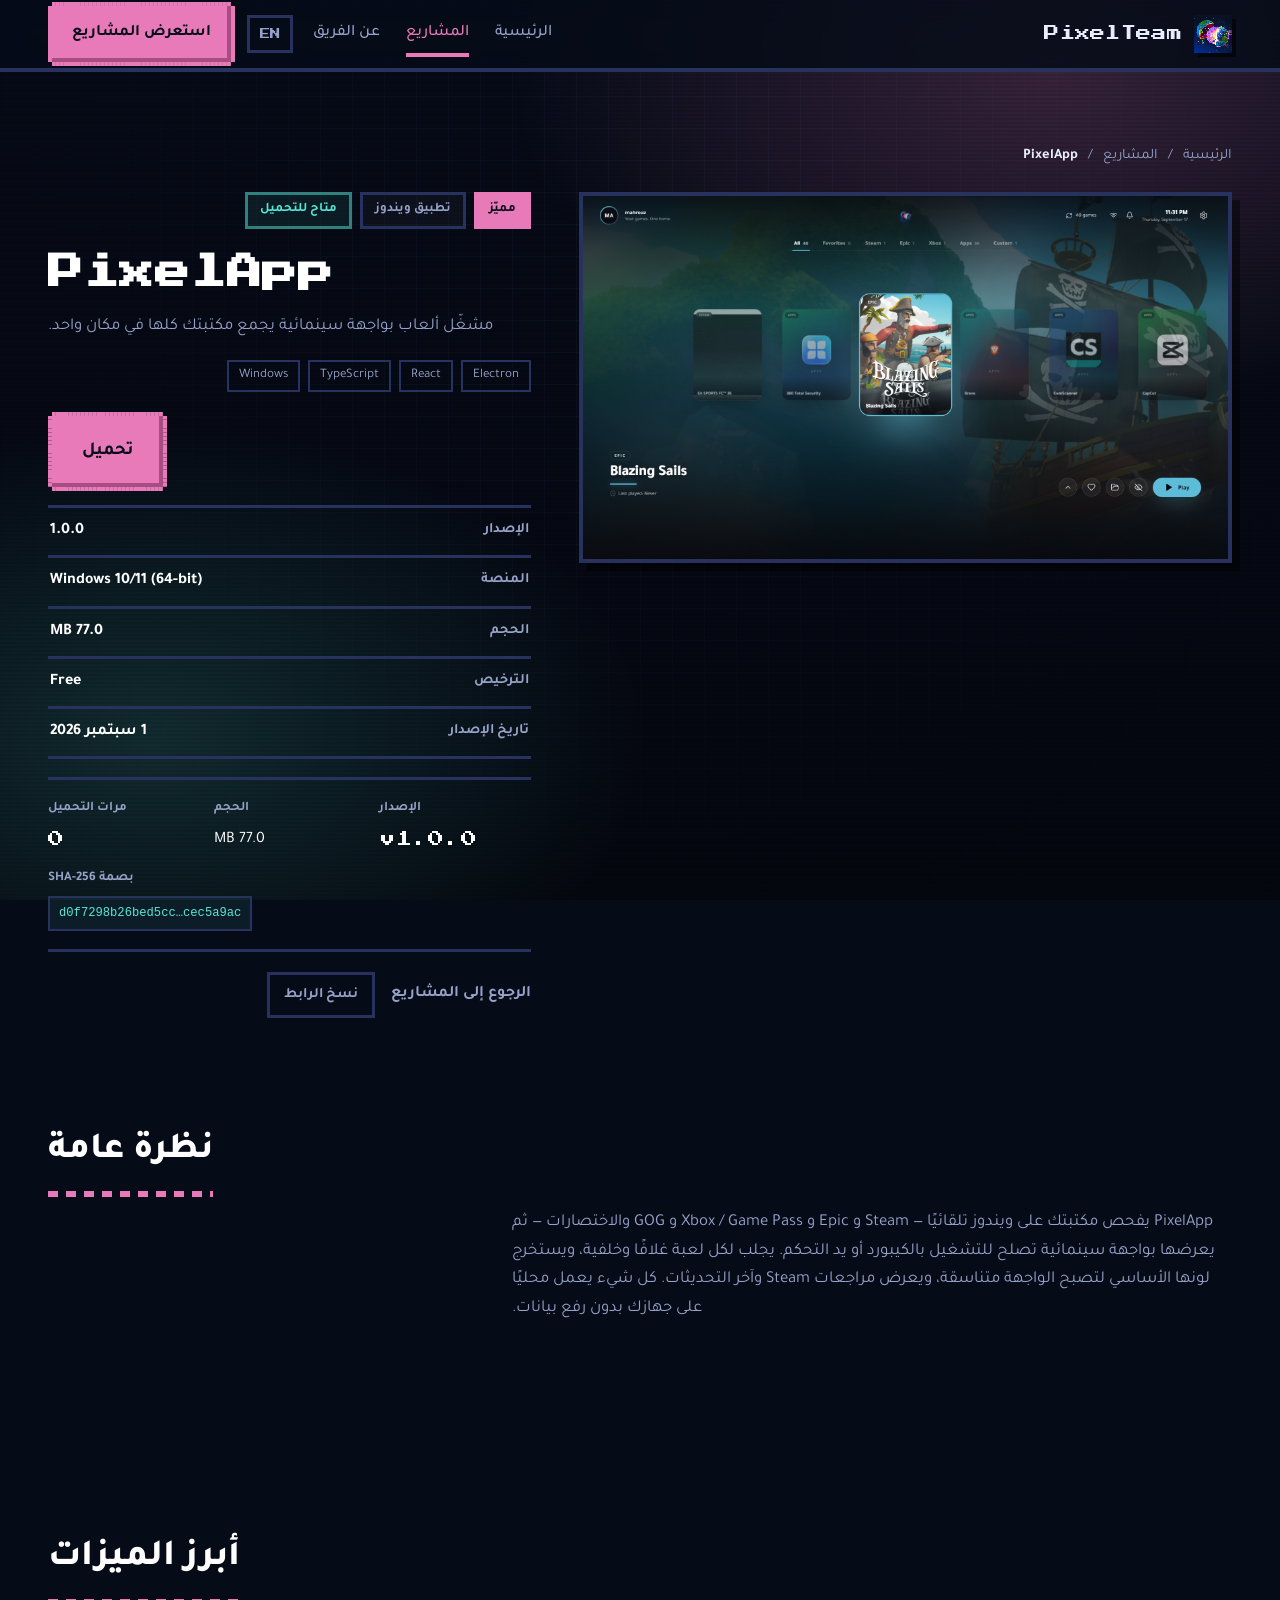
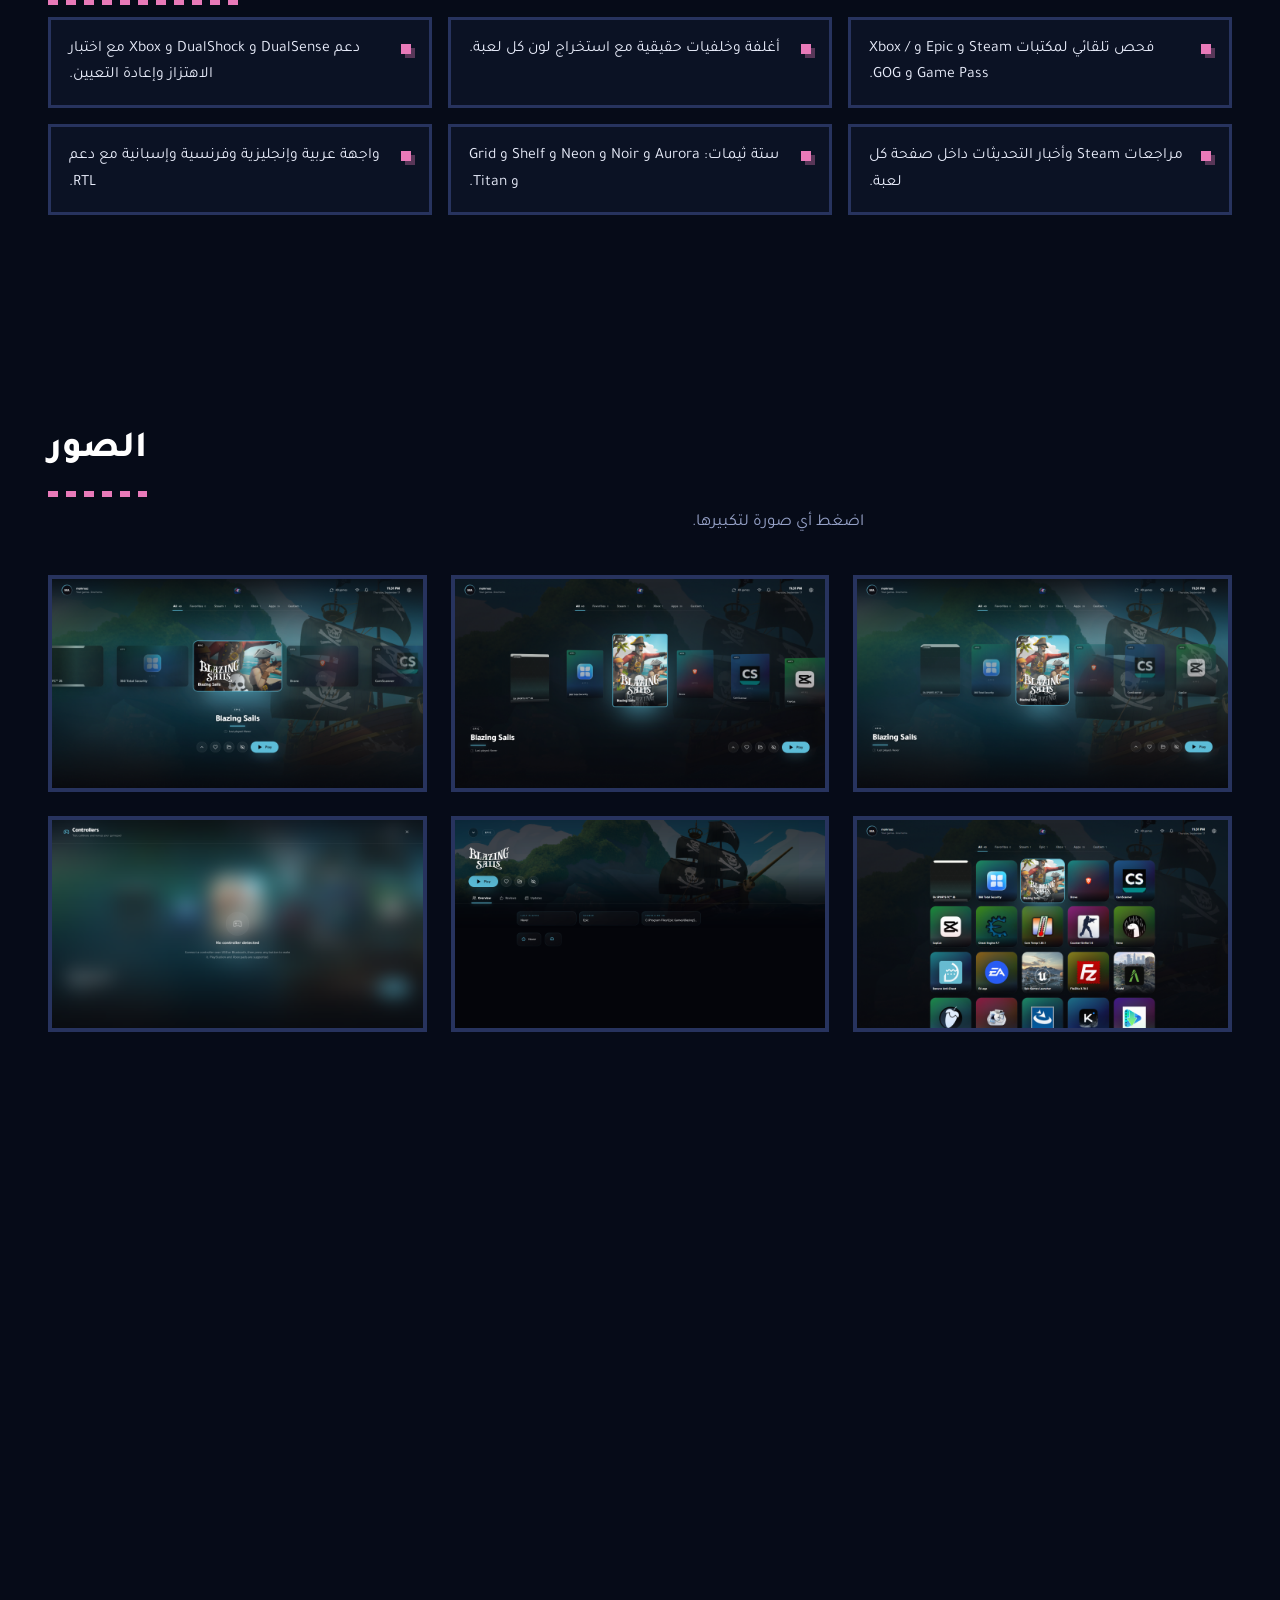
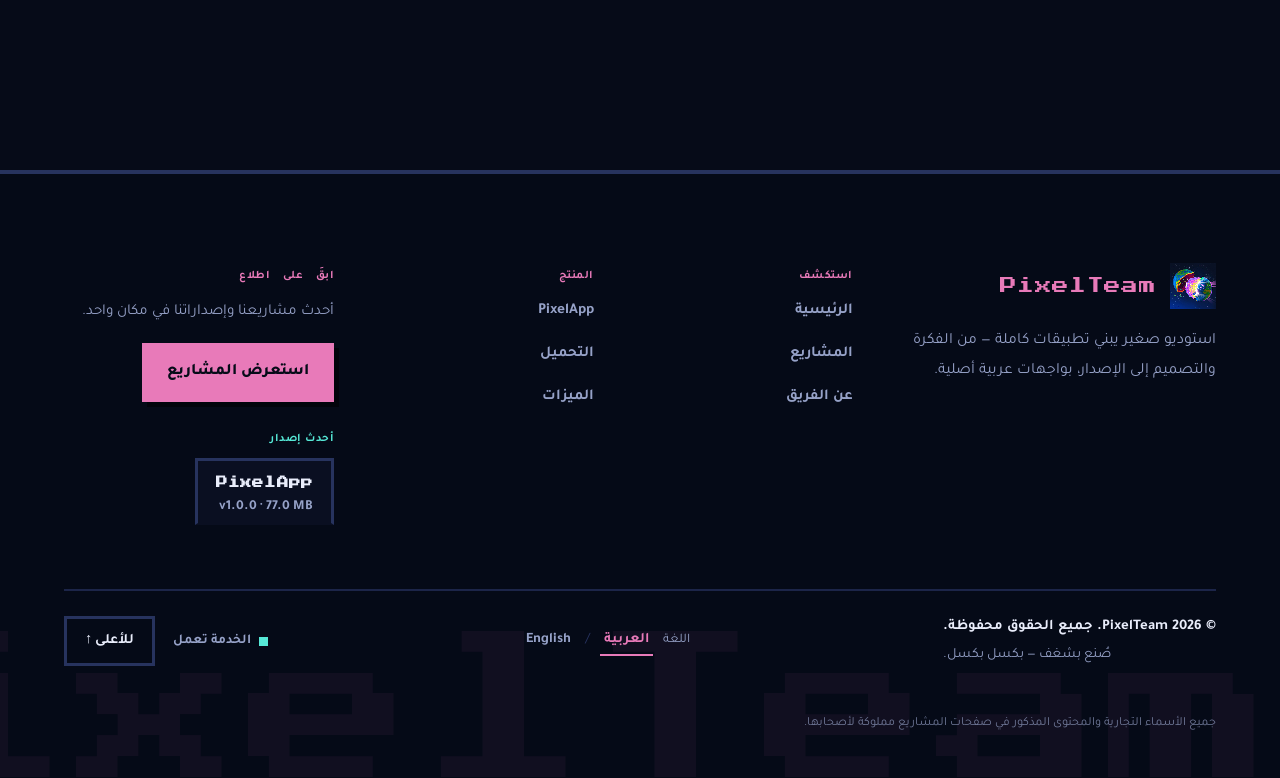
==== projects/pixelapp/index.html @ 176a3e9e "PixelTeam website - PixelApp download site (static port of E:\مشروه)" ====
<!doctype html>
<html lang="ar" dir="rtl">
  <head>
    <meta charset="utf-8" />
    <meta name="viewport" content="width=device-width, initial-scale=1" />
    <meta
      http-equiv="Content-Security-Policy"
      content="default-src 'self'; img-src 'self' data:; style-src 'self' 'unsafe-inline'; font-src 'self'; script-src 'self'; connect-src 'self'; base-uri 'none'; form-action 'none'"
    />
    <title>PixelApp - مشغّل ألعاب بواجهة سينمائية يجمع مكتبتك كلها في مكان واحد. | PixelTeam</title>
    <meta name="description" content="PixelApp يفحص مكتبتك على ويندوز تلقائيًا — Steam و Epic و Xbox / Game Pass و GOG والاختصارات — ثم يعرضها بواجهة سينمائية تصلح للتشغيل بالكيبورد أو يد التحكم. يجلب لكل لعبة غلافًا و" />
    <meta name="theme-color" content="#0b1224" />
    <meta name="author" content="PixelTeam" />
    <meta property="og:type" content="article" />
    <meta property="og:title" content="PixelApp - مشغّل ألعاب بواجهة سينمائية يجمع مكتبتك كلها في مكان واحد. | PixelTeam" />
    <meta property="og:description" content="PixelApp يفحص مكتبتك على ويندوز تلقائيًا — Steam و Epic و Xbox / Game Pass و GOG والاختصارات — ثم يعرضها بواجهة سينمائية تصلح للتشغيل بالكيبورد أو يد التحكم. يجلب لكل لعبة غلافًا و" />
    <meta property="og:image" content="/img/app/theme-aurora.png" />
    <link rel="icon" href="/img/favicon.png" />
    <link rel="apple-touch-icon" href="/img/logo.png" />
    <link rel="stylesheet" href="/vendor/nes.css" />
    <link rel="stylesheet" href="/css/style.css" />
  </head>
  <body data-page="project" data-project="pixelapp">
    <a class="skip-link" href="#projectRoot" data-i18n="nav.skip">تخطَّ إلى المحتوى</a>
    <div class="bg-layer" aria-hidden="true"></div>
    <div class="bg-grid" aria-hidden="true"></div>

    <header class="nav" id="siteNav">
      <a class="brand" href="/">
        <img src="/img/logo.png" alt="PixelTeam" class="brand__mark" />
        <span class="brand__name pixel">PixelTeam</span>
      </a>
      <nav class="nav__links" id="navLinks">
        <a href="/" data-nav="home" data-i18n="nav.home">الرئيسية</a>
        <a href="/projects" class="is-active" data-nav="projects" aria-current="page" data-i18n="nav.projects">المشاريع</a>
        <a href="/#about" data-nav="about" data-i18n="nav.about">عن الفريق</a>
        <a href="/projects" class="nav__links__cta" data-i18n="nav.cta">استعرض المشاريع</a>
      </nav>
      <div class="nav__actions">
        <button type="button" class="lang-toggle pixel" id="langToggle" aria-label="Switch language">EN</button>
        <a class="nes-btn is-primary nav__cta" href="/projects" data-i18n="nav.cta">استعرض المشاريع</a>
        <button
          type="button"
          class="nav__toggle pixel"
          id="navToggle"
          aria-expanded="false"
          data-i18n-aria="nav.menu"
        >
          ☰
        </button>
      </div>
    </header>

    <main id="projectRoot">
      <section class="page-head page-head--project" id="projectHead" hidden>
        <nav class="breadcrumb" aria-label="breadcrumb">
          <a href="/" data-i18n="nav.home">الرئيسية</a>
          <span>/</span>
          <a href="/projects" data-i18n="nav.projects">المشاريع</a>
          <span>/</span>
          <span class="is-current" id="crumbName">—</span>
        </nav>

        <div class="project-hero">
          <div class="project-hero__media">
            <img id="projectCover" src="/img/og.png" alt="" />
          </div>

          <div class="project-hero__info">
            <div class="pills">
              <span class="pill pill--featured" id="projectFeatured" hidden data-i18n="project.featured">مميّز</span>
              <span class="pill pill--category" id="projectCategory">—</span>
              <span class="pill pill--status" id="projectStatus">—</span>
            </div>
            <h1 class="project-hero__title pixel" id="projectName">—</h1>
            <p class="project-hero__tagline" id="projectTagline"></p>
            <ul class="tags" id="projectTags"></ul>

            <a class="nes-btn is-primary btn-lg project-hero__download" id="projectDownloadBtn" href="#" hidden>
              <span data-i18n="project.download">تحميل</span>
            </a>
            <p class="project-hero__soon" id="projectSoon" hidden data-i18n="project.soon">
              قيد التطوير — سيكون متاحًا للتحميل قريبًا.
            </p>

            <dl class="specs" id="projectSpecs"></dl>

            <div class="download-meta" id="projectDownloadMeta" hidden>
              <div><dt data-i18n="download.version">الإصدار</dt><dd class="pixel" id="metaVersion">—</dd></div>
              <div><dt data-i18n="download.size">الحجم</dt><dd id="metaSize">—</dd></div>
              <div><dt data-i18n="download.downloads">مرات التحميل</dt><dd class="pixel" id="metaDownloads">0</dd></div>
              <div class="download-meta__hash">
                <dt data-i18n="download.sha">بصمة SHA-256</dt>
                <dd><code id="metaHash">—</code></dd>
              </div>
            </div>

            <div class="project-actions">
              <a class="back-link" href="/projects">
                <span data-i18n="project.back">الرجوع إلى المشاريع</span>
              </a>
              <button type="button" class="share-btn" id="projectShare" data-i18n="project.share">نسخ الرابط</button>
            </div>
          </div>
        </div>
      </section>

      <section class="section" id="projectOverview" hidden>
        <h2 class="section__title" data-i18n="project.overview">نظرة عامة</h2>
        <p class="project-text" id="projectDescription"></p>
      </section>

      <section class="section" id="projectFeatures" hidden>
        <h2 class="section__title" data-i18n="project.features">أبرز الميزات</h2>
        <ul class="feature-list" id="projectHighlights"></ul>
      </section>

      <section class="section" id="projectGallerySection" hidden>
        <h2 class="section__title" data-i18n="project.gallery">الصور</h2>
        <p class="section__lead" data-i18n="project.galleryLead">اضغط أي صورة لتكبيرها.</p>
        <div class="gallery" id="projectGallery"></div>
      </section>

      <section class="section" id="projectRequirementsSection" hidden>
        <h2 class="section__title" data-i18n="project.requirements">المتطلبات</h2>
        <ul class="req req--stack" id="projectRequirements"></ul>
      </section>

      <section class="section" id="projectOthersSection" hidden>
        <h2 class="section__title" data-i18n="project.others">مشاريع أخرى</h2>
        <div class="projects-grid" id="projectOthers"></div>
      </section>

      <section class="section" id="projectError" hidden>
        <div class="nes-container is-dark empty-note">
          <p data-i18n="project.notFound">لم نجد هذا المشروع.</p>
          <a class="nes-btn is-primary" href="/projects" data-i18n="project.back">الرجوع إلى المشاريع</a>
        </div>
      </section>
    </main>

    <footer class="footer">
      <span class="footer__watermark pixel" aria-hidden="true">PixelTeam</span>
      <div class="footer__grid">
        <div class="footer__col footer__col--brand">
          <a class="footer__brand" href="/">
            <img src="/img/logo.png" alt="PixelTeam" class="footer__mark" />
            <span class="pixel">PixelTeam</span>
          </a>
          <p class="footer__about" data-i18n="footer.about">
            استوديو صغير يبني تطبيقات كاملة — من الفكرة والتصميم إلى الإصدار، بواجهات عربية أصلية.
          </p>
        </div>
        <nav class="footer__col" data-i18n-aria="footer.explore">
          <h3 class="footer__title pixel" data-i18n="footer.explore">استكشف</h3>
          <a href="/" data-i18n="nav.home">الرئيسية</a>
          <a href="/projects" data-i18n="nav.projects">المشاريع</a>
          <a href="/#about" data-i18n="nav.about">عن الفريق</a>
        </nav>
        <nav class="footer__col" data-i18n-aria="footer.product">
          <h3 class="footer__title pixel" data-i18n="footer.product">المنتج</h3>
          <a href="/projects/pixelapp" data-i18n="footer.pixelapp">PixelApp</a>
          <a href="/projects/pixelapp" data-i18n="footer.download">التحميل</a>
          <a href="/#work" data-i18n="footer.features">الميزات</a>
        </nav>
        <div class="footer__col footer__col--cta">
          <h3 class="footer__title pixel" data-i18n="footer.stay">ابقَ على اطلاع</h3>
          <p class="footer__cta-text" data-i18n="footer.ctaText">
            أحدث مشاريعنا وإصداراتنا في مكان واحد.
          </p>
          <a class="footer__cta" href="/projects" data-i18n="nav.cta">استعرض المشاريع</a>
          <div class="footer__release" id="footerRelease" hidden>
            <span class="footer__release-label" data-i18n="footer.latest">أحدث إصدار</span>
            <a class="footer__release-card" id="footerReleaseLink" href="/projects/pixelapp">
              <span class="footer__release-name pixel" id="footerReleaseName">PixelApp</span>
              <span class="footer__release-meta" id="footerReleaseMeta">-</span>
            </a>
          </div>
        </div>
      </div>
      <div class="footer__bottom">
        <div class="footer__legal">
          <p class="footer__copy" data-i18n="footer.copy">© 2026 PixelTeam. جميع الحقوق محفوظة.</p>
          <p class="footer__made" data-i18n="footer.made">صُنع بشغف — بكسل بكسل.</p>
        </div>
        <nav class="footer__langs" data-i18n-aria="footer.language">
          <span class="footer__langs-label" data-i18n="footer.language">اللغة</span>
          <button type="button" class="footer__lang" data-lang="ar">العربية</button>
          <span class="footer__langs-sep" aria-hidden="true">/</span>
          <button type="button" class="footer__lang" data-lang="en">English</button>
        </nav>
        <div class="footer__utilities">
          <a class="footer__status" href="/">
            <span class="footer__status-dot" aria-hidden="true"></span>
            <span data-i18n="footer.status">الخدمة تعمل</span>
          </a>
          <button type="button" class="footer__top js-to-top" data-i18n="common.top">للأعلى</button>
        </div>
      </div>
      <p class="footer__note" data-i18n="footer.note">
        جميع الأسماء التجارية والمحتوى المذكور في صفحات المشاريع مملوكة لأصحابها.
      </p>
    </footer>

    <div class="lightbox" id="lightbox" hidden>
      <button type="button" class="lightbox__close pixel" id="lightboxClose" aria-label="Close">✕</button>
      <button type="button" class="lightbox__nav lightbox__nav--prev pixel" id="lightboxPrev">‹</button>
      <img alt="" id="lightboxImg" />
      <button type="button" class="lightbox__nav lightbox__nav--next pixel" id="lightboxNext">›</button>
      <p class="lightbox__counter pixel" id="lightboxCounter"></p>
    </div>

    <script id="project-data" type="application/json">{"id":"pixelapp","name":"PixelApp","accent":"#e87ab9","featured":true,"categoryKey":"windows","platforms":["Windows 10/11"],"releasedAt":"2026-09-01","version":"1.0.0","category":{"ar":"تطبيق ويندوز","en":"Windows app"},"status":{"ar":"متاح للتحميل","en":"Available"},"statusType":"stable","tagline":{"ar":"مشغّل ألعاب بواجهة سينمائية يجمع مكتبتك كلها في مكان واحد.","en":"A cinematic game launcher that brings your whole library together."},"description":{"ar":"PixelApp يفحص مكتبتك على ويندوز تلقائيًا — Steam و Epic و Xbox / Game Pass و GOG والاختصارات — ثم يعرضها بواجهة سينمائية تصلح للتشغيل بالكيبورد أو يد التحكم. يجلب لكل لعبة غلافًا وخلفية، ويستخرج لونها الأساسي لتصبح الواجهة متناسقة، ويعرض مراجعات Steam وآخر التحديثات. كل شيء يعمل محليًا على جهازك بدون رفع بيانات.","en":"PixelApp scans your Windows library automatically - Steam, Epic, Xbox / Game Pass, GOG and shortcuts - then presents it in a cinematic interface built for keyboard and gamepad. It fetches a cover and backdrop for every game, extracts its dominant color for a cohesive look, and surfaces Steam reviews plus the latest update news. Everything runs locally on your PC with no data uploads."},"tags":["Electron","React","TypeScript","Windows"],"cover":"/img/app/theme-aurora.png","screenshots":["/img/app/theme-aurora.png","/img/app/theme-neon.png","/img/app/theme-shelf.png","/img/app/theme-grid.png","/img/app/detail.png","/img/app/controllers.png","/img/app/quick-menu.png","/img/app/settings.png","/img/app/search.png"],"highlights":[{"ar":"فحص تلقائي لمكتبات Steam و Epic و Xbox / Game Pass و GOG.","en":"Automatic scan of Steam, Epic, Xbox / Game Pass and GOG libraries."},{"ar":"أغلفة وخلفيات حقيقية مع استخراج لون كل لعبة.","en":"Real covers and backdrops with per-game dominant color."},{"ar":"دعم DualSense و DualShock و Xbox مع اختبار الاهتزاز وإعادة التعيين.","en":"DualSense, DualShock and Xbox support with vibration test and remapping."},{"ar":"مراجعات Steam وأخبار التحديثات داخل صفحة كل لعبة.","en":"Steam reviews and update news inside every game page."},{"ar":"ستة ثيمات: Aurora و Noir و Neon و Shelf و Grid و Titan.","en":"Six themes: Aurora, Noir, Neon, Shelf, Grid and Titan."},{"ar":"واجهة عربية وإنجليزية وفرنسية وإسبانية مع دعم RTL.","en":"Arabic, English, French and Spanish with full RTL support."}],"specs":[{"label":{"ar":"الإصدار","en":"Version"},"value":"1.0.0"},{"label":{"ar":"المنصة","en":"Platform"},"value":"Windows 10/11 (64-bit)"},{"label":{"ar":"الحجم","en":"Size"},"value":"~77 MB"},{"label":{"ar":"الترخيص","en":"License"},"value":"Free"}],"requirements":[{"ar":"ويندوز 10 أو 11 (64-bit)","en":"Windows 10 or 11 (64-bit)"},{"ar":"حوالي 250 ميجابايت مساحة فارغة","en":"About 250 MB of free space"},{"ar":"اتصال إنترنت اختياري للأغلفة والمراجعات","en":"Optional internet for covers and reviews"}],"download":{"enabled":true,"api":"/api/latest.json","url":"https://github.com/mahrouzmohamed89-wq/pixelapp/releases/download/v1.0.0/PixelApp-Setup-1.0.0.exe","file":"PixelApp-Setup-1.0.0.exe"}}</script>
    <script src="/js/main.js"></script>
  </body>
</html>
---- css/style.css ----
/* ==========================================================================
   PixelTeam website - pixel styling on top of NES.css (the design library).
   ========================================================================== */

@font-face {
  font-family: 'Press Start 2P';
  src: url('/fonts/press-start-2p.woff2') format('woff2'),
    url('/fonts/press-start-2p.woff') format('woff');
  font-weight: 400;
  font-style: normal;
  font-display: swap;
}

@font-face {
  font-family: 'Tajawal';
  src: url('/fonts/Tajawal-Light.ttf') format('truetype');
  font-weight: 300;
  font-display: swap;
}
@font-face {
  font-family: 'Tajawal';
  src: url('/fonts/Tajawal-Regular.ttf') format('truetype');
  font-weight: 400;
  font-display: swap;
}
@font-face {
  font-family: 'Tajawal';
  src: url('/fonts/Tajawal-Medium.ttf') format('truetype');
  font-weight: 500;
  font-display: swap;
}
@font-face {
  font-family: 'Tajawal';
  src: url('/fonts/Tajawal-Bold.ttf') format('truetype');
  font-weight: 700;
  font-display: swap;
}
@font-face {
  font-family: 'Tajawal';
  src: url('/fonts/Tajawal-ExtraBold.ttf') format('truetype');
  font-weight: 800;
  font-display: swap;
}

:root {
  --navy-950: #04070f;
  --navy-900: #060b18;
  --navy-800: #0b1224;
  --navy-700: #111a33;
  --navy-600: #182347;
  --line: #27335e;
  --pink: #e87ab9;
  --pink-dark: #a84d81;
  --pink-soft: rgba(232, 122, 185, 0.18);
  --cyan: #56e8d6;
  --text: #e9edfb;
  --muted: #96a2c8;
  --shadow: 8px 8px 0 rgba(0, 0, 0, 0.45);
  --nav-h: 72px;
}

* {
  box-sizing: border-box;
}

html {
  scroll-behavior: smooth;
}

body {
  margin: 0;
  min-height: 100%;
  background: var(--navy-900);
  color: var(--text);
  font-family: 'Tajawal', 'Segoe UI', system-ui, sans-serif;
  font-weight: 400;
  line-height: 1.7;
  overflow-x: hidden;
}

main {
  position: relative;
  z-index: 1;
}

a {
  color: var(--pink);
  text-decoration: none;
}

img {
  max-width: 100%;
  display: block;
}

.pixel {
  font-family: 'Press Start 2P', 'Tajawal', monospace;
  letter-spacing: 0.02em;
  line-height: 1.6;
}

::selection {
  background: var(--pink);
  color: var(--navy-900);
}

:focus-visible {
  outline: 3px solid var(--cyan);
  outline-offset: 3px;
}

/* --- backdrop ------------------------------------------------------- */

.bg-layer,
.bg-grid {
  position: fixed;
  inset: 0;
  pointer-events: none;
  z-index: 0;
}

.bg-layer {
  background: radial-gradient(60% 55% at 82% 8%, rgba(232, 122, 185, 0.22), transparent 70%),
    radial-gradient(55% 50% at 12% 82%, rgba(86, 232, 214, 0.16), transparent 70%),
    linear-gradient(180deg, var(--navy-900), var(--navy-950));
}

.bg-grid {
  background-image: linear-gradient(rgba(120, 140, 220, 0.06) 1px, transparent 1px),
    linear-gradient(90deg, rgba(120, 140, 220, 0.06) 1px, transparent 1px);
  background-size: 32px 32px;
  mask-image: radial-gradient(circle at 50% 30%, #000 0%, transparent 78%);
  -webkit-mask-image: radial-gradient(circle at 50% 30%, #000 0%, transparent 78%);
}

/* --- buttons (NES.css brand overrides) ------------------------------ */

.nes-btn {
  font-family: 'Tajawal', sans-serif;
  font-weight: 700;
  font-size: 1rem;
  padding: 10px 16px;
  border-radius: 0;
}

.nes-btn.is-primary {
  color: var(--navy-900);
  background-color: var(--pink);
  border-image-source: url('data:image/svg+xml;utf8,<svg version="1.1" width="5" height="5" xmlns="http://www.w3.org/2000/svg"><path d="M2 1 h1 v1 h-1 z M1 2 h1 v1 h-1 z M3 2 h1 v1 h-1 z M2 3 h1 v1 h-1 z" fill="rgb(232,122,185)" /></svg>');
}

.nes-btn.is-primary::after {
  box-shadow: inset -4px -4px var(--pink-dark);
}

.nes-btn.is-primary:hover {
  color: var(--navy-900);
  background-color: #f191c9;
}

.nes-btn.is-primary:hover::after {
  box-shadow: inset -6px -6px var(--pink-dark);
}

.nes-btn.is-primary:active:not(.is-disabled)::after {
  box-shadow: inset 4px 4px var(--pink-dark);
}

.nes-btn.is-primary:focus {
  box-shadow: 0 0 0 6px var(--pink-soft);
}

.nes-btn:not(.is-primary) {
  color: var(--text);
  background-color: var(--navy-700);
  border-image-source: url('data:image/svg+xml;utf8,<svg version="1.1" width="5" height="5" xmlns="http://www.w3.org/2000/svg"><path d="M2 1 h1 v1 h-1 z M1 2 h1 v1 h-1 z M3 2 h1 v1 h-1 z M2 3 h1 v1 h-1 z" fill="rgb(39,51,94)" /></svg>');
}

.nes-btn:not(.is-primary)::after {
  box-shadow: inset -4px -4px #0a1022;
}

.nes-btn:not(.is-primary):hover {
  color: #fff;
  background-color: var(--navy-600);
}

.nes-btn:not(.is-primary):hover::after {
  box-shadow: inset -6px -6px #0a1022;
}

.nes-btn:not(.is-primary):active:not(.is-disabled)::after {
  box-shadow: inset 4px 4px #0a1022;
}

.btn-lg.nes-btn {
  font-size: 1.15rem;
  padding: 16px 26px;
}

/* --- containers (NES.css brand overrides) --------------------------- */

.nes-container.is-dark {
  color: var(--text);
  background-color: var(--navy-700);
  border-color: var(--line);
}

.nes-container.is-dark::after {
  background-color: var(--navy-900);
}

.nes-container.is-dark > :last-child {
  margin-bottom: 0;
}

/* --- nav ------------------------------------------------------------ */

.nav {
  position: sticky;
  top: 0;
  z-index: 20;
  display: flex;
  align-items: center;
  gap: 20px;
  height: var(--nav-h);
  padding: 0 clamp(16px, 4vw, 48px);
  background: rgba(6, 11, 24, 0.82);
  backdrop-filter: blur(10px);
  border-bottom: 4px solid var(--line);
}

.brand {
  display: flex;
  align-items: center;
  gap: 12px;
  color: var(--text);
}

.brand__mark {
  width: 38px;
  height: 38px;
  image-rendering: pixelated;
  box-shadow: 4px 4px 0 rgba(0, 0, 0, 0.5);
}

.brand__name {
  font-size: 0.95rem;
}

.nav__links {
  display: flex;
  gap: 26px;
  margin-inline-start: auto;
}

.nav__links a {
  color: var(--muted);
  font-weight: 500;
  transition: color 0.15s ease;
}

.nav__links a:hover,
.nav__links a.is-active {
  color: var(--pink);
}

.nav__actions {
  display: flex;
  align-items: center;
  gap: 12px;
}

.lang-toggle {
  background: none;
  border: 3px solid var(--line);
  color: var(--muted);
  font-size: 0.65rem;
  padding: 8px 10px;
  cursor: pointer;
  transition: color 0.15s ease, border-color 0.15s ease;
}

.lang-toggle:hover {
  color: var(--pink);
  border-color: var(--pink);
}

/* --- hero ----------------------------------------------------------- */

.hero {
  display: grid;
  grid-template-columns: minmax(0, 1.05fr) minmax(0, 0.95fr);
  align-items: center;
  gap: clamp(24px, 5vw, 72px);
  padding: clamp(48px, 8vw, 110px) clamp(16px, 4vw, 48px) clamp(40px, 6vw, 80px);
  max-width: 1280px;
  margin: 0 auto;
}

.hero__badge {
  display: inline-block;
  padding: 6px 14px;
  margin-bottom: 18px;
  font-size: 0.9rem;
  font-weight: 700;
  color: var(--cyan);
  border: 3px solid var(--cyan);
  background: rgba(86, 232, 214, 0.08);
}

.hero__title {
  font-size: clamp(1.9rem, 5.4vw, 3.4rem);
  margin: 0 0 18px;
  color: #fff;
  text-shadow: 5px 5px 0 rgba(232, 122, 185, 0.35);
}

.hero__tagline {
  font-size: clamp(1.15rem, 2.6vw, 1.6rem);
  font-weight: 700;
  color: var(--pink);
  margin: 0 0 12px;
}

.hero__sub {
  max-width: 52ch;
  color: var(--muted);
  font-size: 1.05rem;
  margin: 0 0 30px;
}

.hero__actions {
  display: flex;
  flex-wrap: wrap;
  gap: 14px;
  margin-bottom: 22px;
}

.hero__meta {
  display: flex;
  align-items: center;
  gap: 10px;
  flex-wrap: wrap;
  color: var(--muted);
  font-size: 0.9rem;
  margin: 0;
}

.hero__meta .dot {
  color: var(--line);
}

.hero__meta .pixel {
  color: var(--cyan);
  font-size: 0.72rem;
}

.hero__art {
  position: relative;
  border: 4px solid var(--line);
  box-shadow: var(--shadow);
  background: var(--navy-800);
  transform: rotate(-1.5deg);
}

.hero__art::after {
  content: '';
  position: absolute;
  inset: 0;
  background: linear-gradient(180deg, transparent 45%, rgba(6, 11, 24, 0.7));
}

.hero__art img {
  width: 100%;
  aspect-ratio: 16 / 10;
  object-fit: cover;
}

/* --- stats ---------------------------------------------------------- */

.stats {
  display: grid;
  grid-template-columns: repeat(4, minmax(0, 1fr));
  max-width: 1280px;
  margin: 0 auto;
  padding: 0 clamp(16px, 4vw, 48px);
}

.stat {
  padding: 26px 16px;
  text-align: center;
  border-top: 4px solid var(--line);
  border-bottom: 4px solid var(--line);
  border-inline-end: 4px solid var(--line);
}

.stat:first-child {
  border-inline-start: 4px solid var(--line);
}

.stat__num {
  display: block;
  font-size: clamp(1.1rem, 3vw, 1.7rem);
  color: var(--pink);
  margin-bottom: 10px;
}

.stat__label {
  color: var(--muted);
  font-size: 0.92rem;
}

/* --- sections ------------------------------------------------------- */

.section {
  max-width: 1280px;
  margin: 0 auto;
  padding: clamp(56px, 8vw, 104px) clamp(16px, 4vw, 48px);
  scroll-margin-top: var(--nav-h);
}

.section--tight {
  padding-top: clamp(8px, 2vw, 24px);
}

.section__title {
  font-size: clamp(1.5rem, 4vw, 2.3rem);
  font-weight: 800;
  margin: 0 0 12px;
  color: #fff;
  display: inline-block;
  padding-bottom: 14px;
  background: repeating-linear-gradient(90deg, var(--pink) 0 10px, transparent 10px 18px) bottom left / 100% 6px
    no-repeat;
}

[dir='rtl'] .section__title {
  background-position: bottom right;
}

.section__lead {
  color: var(--muted);
  font-size: 1.05rem;
  margin: 0 0 38px;
  max-width: 60ch;
}

.section__more {
  margin-top: 40px;
}

/* --- feature cards -------------------------------------------------- */

.cards {
  display: grid;
  grid-template-columns: repeat(auto-fit, minmax(min(280px, 100%), 1fr));
  gap: 30px;
}

.card {
  position: relative;
  overflow: hidden;
  padding: 30px 26px 32px;
  background: linear-gradient(180deg, rgba(11, 18, 36, 0.95), rgba(6, 11, 24, 0.92)) !important;
  border: 3px solid var(--line) !important;
  box-shadow: none !important;
  transition: transform 0.18s ease, border-color 0.18s ease, box-shadow 0.18s ease !important;
}

.card::before {
  content: '';
  position: absolute;
  top: 0;
  inset-inline: 0;
  height: 4px;
  background: linear-gradient(90deg, var(--pink) 0%, var(--pink) 55%, var(--cyan) 130%);
}

.card:hover {
  transform: translate(-4px, -4px);
  border-color: var(--pink) !important;
  box-shadow:
    8px 8px 0 rgba(0, 0, 0, 0.45),
    0 0 28px color-mix(in srgb, var(--pink) 35%, transparent) !important;
}

.js .reveal.is-visible.card:hover {
  transform: translate(-4px, -4px);
  transition: transform 0.18s ease, border-color 0.18s ease, box-shadow 0.18s ease !important;
}

.card__icon {
  display: inline-block;
  color: var(--pink);
  margin-bottom: 18px;
  filter: drop-shadow(3px 3px 0 rgba(232, 122, 185, 0.3));
  transition: transform 0.18s ease;
}

.card:hover .card__icon {
  transform: translateY(-4px);
}

.nes-icon.icon-shield::before {
  width: 2px;
  height: 2px;
  box-shadow:
    6px 0 #a74179, 8px 0 #a74179, 10px 0 #a74179, 12px 0 #a74179,
    4px 2px #a74179, 6px 2px #a74179, 8px 2px #a74179, 10px 2px #a74179, 12px 2px #a74179, 14px 2px #a74179,
    0 4px #a74179, 2px 4px #a74179, 4px 4px, 6px 4px, 8px 4px, 10px 4px, 12px 4px #a74179, 14px 4px #a74179,
    0 6px #a74179, 2px 6px, 4px 6px, 6px 6px, 8px 6px, 10px 6px, 12px 6px, 14px 6px #a74179,
    0 8px #a74179, 2px 8px, 4px 8px, 6px 8px #ffc2e2, 8px 8px #ffc2e2, 10px 8px, 12px 8px, 14px 8px #a74179,
    0 10px #a74179, 2px 10px, 4px 10px, 6px 10px, 8px 10px, 10px 10px, 12px 10px, 14px 10px #a74179,
    2px 12px #a74179, 4px 12px, 6px 12px, 8px 12px, 10px 12px, 12px 12px #a74179,
    4px 14px #a74179, 6px 14px, 8px 14px, 10px 14px #a74179,
    6px 16px #a74179, 8px 16px, 10px 16px #a74179,
    8px 18px #a74179;
}

.card h3 {
  font-size: 1.25rem;
  font-weight: 800;
  margin: 0 0 12px;
  color: #fff;
}

.card p {
  color: var(--muted);
  margin: 0;
  font-size: 1rem;
  line-height: 1.9;
}

/* --- support section ------------------------------------------------ */

.support-grid {
  display: grid;
  grid-template-columns: repeat(auto-fit, minmax(min(264px, 100%), 1fr));
  gap: 28px;
  margin-bottom: 54px;
}

.support-card {
  --brand: var(--pink);
  position: relative;
  display: flex;
  flex-direction: column;
  align-items: flex-start;
  gap: 18px;
  padding: clamp(24px, 4vw, 30px);
  background: linear-gradient(180deg, rgba(11, 18, 36, 0.95), rgba(6, 11, 24, 0.92));
  border: 3px solid var(--line);
  text-decoration: none;
  color: var(--text);
  min-height: 212px;
  transition: transform 0.18s ease, border-color 0.18s ease, box-shadow 0.18s ease;
}

.support-card--paypal {
  --brand: #2b7cd3;
}
.support-card--redot {
  --brand: #ef4444;
}
.support-card--binance {
  --brand: #f0b90b;
}
.support-card--wise {
  --brand: #12b66a;
}

.support-card:hover {
  transform: translate(-4px, -4px);
  border-color: var(--brand);
  box-shadow:
    8px 8px 0 rgba(0, 0, 0, 0.45),
    0 0 26px color-mix(in srgb, var(--brand) 35%, transparent);
}

.support-card__tile {
  flex: none;
  display: grid;
  place-items: center;
  width: 84px;
  height: 66px;
  background: #f4f6ff;
  border: 3px solid var(--brand);
  border-radius: 8px;
  box-shadow: 5px 5px 0 rgba(0, 0, 0, 0.35);
  padding: 8px 10px;
}

.support-card__logo {
  display: block;
  width: auto;
  height: auto;
  max-width: 100%;
  max-height: 100%;
  object-fit: contain;
}

.support-card__name {
  display: block;
  font-size: 0.92rem;
  color: #fff;
  margin-bottom: 8px;
}

.support-card__hint {
  display: block;
  color: var(--muted);
  font-size: 0.95rem;
  line-height: 1.7;
}

.support-card__status {
  position: absolute;
  top: 12px;
  inset-inline-end: 14px;
  font-family: 'Press Start 2P', monospace;
  font-size: 0.55rem;
  color: var(--brand);
  border: 2px solid var(--brand);
  padding: 3px 7px;
  letter-spacing: 0.05em;
  transform: rotate(-4deg);
}

.support-card--soon {
  border-style: dashed;
  opacity: 0.88;
}

.support-card--soon:hover {
  transform: none;
  box-shadow: none;
  border-color: var(--line);
}

.js .reveal.is-visible.support-card:hover {
  transform: translate(-4px, -4px);
  transition: transform 0.18s ease, border-color 0.18s ease, box-shadow 0.18s ease !important;
}

.perks {
  position: relative;
  overflow: hidden;
  padding: clamp(26px, 4vw, 42px);
  background: linear-gradient(180deg, rgba(11, 18, 36, 0.96), rgba(6, 11, 24, 0.94));
  border: 3px solid var(--line);
  display: grid;
  gap: clamp(22px, 3vw, 34px);
}

.perks::before {
  content: '';
  position: absolute;
  top: 0;
  inset-inline: 0;
  height: 4px;
  background: linear-gradient(90deg, var(--cyan) 0%, var(--pink) 90%);
}

.perks__head {
  display: flex;
  align-items: center;
  gap: 20px;
}

.perks__icon {
  color: var(--pink);
}

.perks__title {
  margin: 0 0 6px;
  color: #fff;
  font-size: 0.95rem;
}

.perks__lead {
  margin: 0;
  color: var(--muted);
  font-size: 0.92rem;
}

.perks__list {
  display: grid;
  grid-template-columns: repeat(auto-fit, minmax(min(250px, 100%), 1fr));
  gap: 16px 26px;
  list-style: none;
  margin: 0;
  padding: 0;
}

.perks__list li {
  position: relative;
  padding-inline-start: 28px;
  color: var(--text);
  font-size: 0.98rem;
  line-height: 1.7;
}

.perks__list li::before {
  content: '+';
  position: absolute;
  inset-inline-start: 0;
  top: 0;
  color: var(--pink);
  font-family: 'Press Start 2P', monospace;
  font-size: 0.75rem;
}

@media (max-width: 640px) {
  .perks__head {
    align-items: flex-start;
  }
}

/* --- page head + breadcrumb ----------------------------------------- */

.page-head {
  max-width: 1280px;
  margin: 0 auto;
  padding: clamp(40px, 6vw, 72px) clamp(16px, 4vw, 48px) 0;
}

.page-head--project {
  padding-bottom: 0;
}

.breadcrumb {
  display: flex;
  align-items: center;
  gap: 10px;
  color: var(--muted);
  font-size: 0.9rem;
  margin-bottom: 24px;
  flex-wrap: wrap;
}

.breadcrumb a {
  color: var(--muted);
}

.breadcrumb a:hover {
  color: var(--pink);
}

.breadcrumb .is-current {
  color: var(--text);
  font-weight: 700;
}

.page-head__title {
  font-size: clamp(1.7rem, 5vw, 2.8rem);
  font-weight: 800;
  color: #fff;
  margin: 0 0 12px;
}

.page-head__lead {
  color: var(--muted);
  font-size: 1.05rem;
  margin: 0 0 16px;
  max-width: 60ch;
}

.page-head__count {
  display: flex;
  align-items: center;
  gap: 10px;
  color: var(--muted);
  margin: 0;
}

.page-head__count .pixel {
  color: var(--cyan);
  font-size: 0.8rem;
}

/* --- pills + tags --------------------------------------------------- */

.pills {
  display: flex;
  flex-wrap: wrap;
  gap: 8px;
  margin-bottom: 16px;
}

.pill {
  display: inline-block;
  padding: 4px 12px;
  font-size: 0.82rem;
  font-weight: 700;
  border: 3px solid var(--line);
  color: var(--muted);
  background: rgba(255, 255, 255, 0.03);
}

.pill--status {
  color: var(--cyan);
  border-color: rgba(86, 232, 214, 0.5);
  background: rgba(86, 232, 214, 0.08);
}

.pill--soon {
  color: #f0c674;
  border-color: rgba(240, 198, 116, 0.5);
  background: rgba(240, 198, 116, 0.08);
}

.tags {
  display: flex;
  flex-wrap: wrap;
  gap: 8px;
  list-style: none;
  padding: 0;
  margin: 0 0 20px;
}

.tags li {
  font-size: 0.82rem;
  color: var(--muted);
  border: 2px solid var(--line);
  padding: 3px 10px;
}

.tags--small li {
  font-size: 0.76rem;
}

/* --- project cards -------------------------------------------------- */

.projects-grid {
  display: grid;
  grid-template-columns: repeat(auto-fill, minmax(min(360px, 100%), 1fr));
  gap: 32px;
}

.project-card {
  display: flex;
  flex-direction: column;
  border: 4px solid rgba(39, 51, 94, 0.9);
  background: var(--navy-800);
  color: var(--text);
  transition: transform 0.18s ease, border-color 0.18s ease, box-shadow 0.18s ease,
    filter 0.18s ease;
}

.project-card:hover {
  transform: translate(-4px, -4px);
  border-color: var(--card-accent, var(--pink));
  box-shadow: 8px 8px 0 rgba(0, 0, 0, 0.45),
    0 0 30px color-mix(in srgb, var(--card-accent, var(--pink)) 38%, transparent);
}

.js .reveal.is-visible.project-card:hover {
  transform: translate(-4px, -4px);
  transition: transform 0.18s ease, border-color 0.18s ease, box-shadow 0.18s ease,
    filter 0.18s ease;
}

.project-card__cover {
  position: relative;
  border-bottom: 4px solid var(--line);
  background: var(--navy-900);
  overflow: hidden;
}

.project-card__cover::before {
  content: '';
  position: absolute;
  inset: 0;
  z-index: 1;
  background: linear-gradient(180deg, rgba(4, 7, 15, 0) 55%, rgba(4, 7, 15, 0.55));
  opacity: 0;
  transition: opacity 0.2s ease;
}

.project-card:hover .project-card__cover::before {
  opacity: 1;
}

/* small accent beam tying the cover to the project identity */
.project-card__cover::after {
  content: '';
  position: absolute;
  inset-inline: 0;
  bottom: 0;
  height: 4px;
  z-index: 2;
  background: linear-gradient(
    90deg,
    var(--card-accent, var(--pink)) 0%,
    var(--card-accent, var(--pink)) 55%,
    var(--cyan) 130%
  );
  opacity: 0.95;
}

.project-card__cover img {
  width: 100%;
  aspect-ratio: 16 / 9;
  object-fit: cover;
  transition: transform 0.35s ease, filter 0.35s ease;
}

.project-card:hover .project-card__cover img {
  transform: scale(1.05);
  filter: saturate(1.12);
}

.project-card__body {
  padding: 28px 26px 30px;
  display: flex;
  flex-direction: column;
  flex: 1;
}

.project-card__name {
  font-size: 1.5rem;
  font-weight: 800;
  color: #fff;
  margin: 0 0 10px;
  letter-spacing: 0.2px;
}

.project-card__tagline {
  color: var(--muted);
  margin: 0 0 18px;
  font-size: 0.98rem;
  line-height: 1.8;
  flex: 1;
}

.project-card__more {
  display: inline-flex;
  align-items: center;
  gap: 10px;
  align-self: flex-start;
  margin-top: 8px;
  padding: 9px 14px;
  font-weight: 700;
  font-size: 0.9rem;
  letter-spacing: 0.3px;
  color: var(--card-accent, var(--pink));
  border: 3px solid color-mix(in srgb, var(--card-accent, var(--pink)) 55%, transparent);
  background: color-mix(in srgb, var(--card-accent, var(--pink)) 10%, transparent);
  transition: background 0.16s ease, color 0.16s ease, box-shadow 0.16s ease;
}

.project-card:hover .project-card__more {
  background: var(--card-accent, var(--pink));
  color: var(--navy-900);
  box-shadow: 4px 4px 0 rgba(0, 0, 0, 0.4);
}

.project-card__arrow {
  transition: transform 0.15s ease;
}

[dir='rtl'] .project-card__arrow {
  transform: scaleX(-1);
}

.project-card:hover .project-card__arrow {
  transform: translateX(4px);
}

[dir='rtl'] .project-card:hover .project-card__arrow {
  transform: scaleX(-1) translateX(4px);
}

/* --- project detail ------------------------------------------------- */

.project-hero {
  display: grid;
  grid-template-columns: minmax(0, 1.15fr) minmax(0, 0.85fr);
  gap: clamp(24px, 4vw, 48px);
  align-items: start;
}

.project-hero__media {
  border: 4px solid var(--line);
  box-shadow: var(--shadow);
  background: var(--navy-800);
}

.project-hero__media img {
  width: 100%;
  aspect-ratio: 16 / 9;
  object-fit: cover;
}

.project-hero__title {
  font-size: clamp(1.5rem, 4vw, 2.2rem);
  color: #fff;
  margin: 0 0 12px;
}

.project-hero__tagline {
  color: var(--muted);
  font-size: 1.05rem;
  margin: 0 0 18px;
}

.project-hero__download {
  margin-bottom: 18px;
}

.project-hero__soon {
  color: #f0c674;
  border: 3px solid rgba(240, 198, 116, 0.4);
  background: rgba(240, 198, 116, 0.08);
  padding: 12px 16px;
  margin: 0 0 18px;
  font-weight: 700;
}

.specs {
  margin: 0 0 18px;
  border-top: 3px solid var(--line);
}

.specs__row {
  display: flex;
  justify-content: space-between;
  gap: 16px;
  padding: 10px 2px;
  border-bottom: 3px solid var(--line);
}

.specs__row dt {
  color: var(--muted);
  font-size: 0.9rem;
}

.specs__row dd {
  margin: 0;
  color: #fff;
  font-weight: 700;
}

.download-meta {
  display: grid;
  grid-template-columns: repeat(3, minmax(0, 1fr));
  gap: 14px;
  padding: 18px 0;
  border-top: 3px solid var(--line);
  border-bottom: 3px solid var(--line);
  margin-bottom: 20px;
}

.download-meta dt {
  color: var(--muted);
  font-size: 0.82rem;
  margin-bottom: 6px;
}

.download-meta dd {
  margin: 0;
  color: #fff;
}

.download-meta__hash {
  grid-column: 1 / -1;
}

.download-meta code {
  display: inline-block;
  direction: ltr;
  font-family: ui-monospace, 'Cascadia Mono', Consolas, monospace;
  font-size: 0.76rem;
  color: var(--cyan);
  background: rgba(86, 232, 214, 0.08);
  border: 2px solid var(--line);
  padding: 5px 9px;
  word-break: break-all;
}

.back-link {
  display: inline-block;
  color: var(--muted);
  font-weight: 700;
}

.back-link:hover {
  color: var(--pink);
}

.project-text {
  color: var(--muted);
  font-size: 1.05rem;
  max-width: 80ch;
  margin: 0;
}

/* --- feature list --------------------------------------------------- */

.feature-list {
  list-style: none;
  padding: 0;
  margin: 0;
  display: grid;
  grid-template-columns: repeat(auto-fit, minmax(320px, 1fr));
  gap: 16px;
}

.feature-list li {
  position: relative;
  padding: 16px 18px 16px 44px;
  border: 3px solid var(--line);
  background: var(--navy-800);
  color: var(--text);
  font-size: 0.98rem;
}

[dir='rtl'] .feature-list li {
  padding: 16px 44px 16px 18px;
}

.feature-list li::before {
  content: '';
  position: absolute;
  inset-inline-start: 18px;
  top: 24px;
  width: 10px;
  height: 10px;
  background: var(--pink);
  box-shadow: 4px 4px 0 rgba(232, 122, 185, 0.35);
}

/* --- gallery -------------------------------------------------------- */

.gallery {
  display: grid;
  grid-template-columns: repeat(auto-fit, minmax(320px, 1fr));
  gap: 24px;
}

.shot {
  padding: 0;
  border: 4px solid var(--line);
  background: var(--navy-800);
  cursor: url("[data-uri]")
      14 0,
    pointer;
  transition: transform 0.15s ease, border-color 0.15s ease;
  overflow: hidden;
}

.shot:hover {
  transform: translateY(-6px);
  border-color: var(--pink);
}

.shot img {
  width: 100%;
  aspect-ratio: 16 / 9;
  object-fit: cover;
  display: block;
}

/* --- requirements --------------------------------------------------- */

.req {
  list-style: none;
  padding: 0;
  margin: 0;
  display: flex;
  flex-wrap: wrap;
  gap: 10px 22px;
  color: var(--muted);
  font-size: 0.95rem;
}

.req--stack {
  flex-direction: column;
  gap: 12px;
}

.req li::before {
  content: '';
  display: inline-block;
  width: 8px;
  height: 8px;
  margin-inline-end: 10px;
  background: var(--pink);
  vertical-align: middle;
}

/* --- cta band ------------------------------------------------------- */

.cta-band {
  display: flex;
  justify-content: center;
}

.cta-band__card {
  width: min(760px, 100%);
  text-align: center;
  padding: 40px clamp(20px, 5vw, 56px);
}

.cta-band__card h2 {
  font-size: clamp(1.3rem, 3.5vw, 1.9rem);
  font-weight: 800;
  color: #fff;
  margin: 0 0 12px;
}

.cta-band__card p {
  color: var(--muted);
  margin: 0 0 26px;
}

/* --- empty / error note --------------------------------------------- */

.empty-note {
  color: var(--muted);
  border: 3px dashed var(--line);
  padding: 26px;
  text-align: center;
  grid-column: 1 / -1;
  margin: 0;
}

.empty-note .nes-btn {
  margin-top: 16px;
}

/* --- footer --------------------------------------------------------- */

.footer {
  position: relative;
  z-index: 1;
  padding: clamp(56px, 7vw, 96px) clamp(20px, 5vw, 64px) clamp(28px, 4vw, 44px);
  border-top: 4px solid var(--line);
  background: rgba(6, 11, 24, 0.72);
}

.footer::before {
  content: '';
  position: absolute;
  inset-inline: 0;
  top: -4px;
  height: 4px;
  background: linear-gradient(90deg, transparent, var(--pink), var(--cyan), transparent);
  opacity: 0.85;
}

.footer__grid {
  display: grid;
  grid-template-columns: minmax(240px, 1.5fr) repeat(2, minmax(140px, 1fr)) minmax(220px, 1.3fr);
  gap: clamp(28px, 4vw, 56px);
  max-width: 1180px;
  margin: 0 auto;
  text-align: start;
}

.footer__col {
  display: flex;
  flex-direction: column;
  gap: 12px;
  min-width: 0;
}

.footer__col--brand {
  gap: 18px;
}

.footer__brand {
  display: inline-flex;
  align-items: center;
  gap: 14px;
  font-size: 1.05rem;
  width: fit-content;
}

.footer__mark {
  width: 46px;
  height: 46px;
  image-rendering: pixelated;
  transition: transform 0.22s ease;
}

.footer__brand:hover .footer__mark {
  transform: scale(0.9) rotate(-3deg);
}

.footer__title {
  margin: 0 0 4px;
  font-size: 0.72rem;
  letter-spacing: 0.5px;
  color: var(--pink);
  text-transform: uppercase;
}

.footer__col a:not(.footer__cta):not(.footer__brand) {
  color: var(--muted);
  font-weight: 700;
  font-size: 0.95rem;
  width: fit-content;
  padding-bottom: 3px;
  border-bottom: 2px solid transparent;
  transition: color 0.16s ease, border-color 0.16s ease, transform 0.16s ease;
}

.footer__col a:not(.footer__cta):not(.footer__brand):hover {
  color: var(--text);
  border-bottom-color: var(--pink);
  transform: translateX(4px);
}

[dir='rtl'] .footer__col a:not(.footer__cta):not(.footer__brand):hover {
  transform: translateX(-4px);
}

.footer__about {
  margin: 0;
  color: var(--muted);
  font-size: 0.98rem;
  line-height: 1.9;
  max-width: 40ch;
}

.footer__cta-text {
  margin: 0;
  color: var(--muted);
  font-size: 0.95rem;
  line-height: 1.8;
}

.footer__cta {
  margin-top: 6px;
  display: inline-block;
  width: fit-content;
  padding: 13px 22px;
  background: var(--pink);
  color: var(--navy-900);
  font-weight: 800;
  border: 3px solid var(--pink);
  box-shadow: 5px 5px 0 rgba(0, 0, 0, 0.5);
  transition: transform 0.14s ease, box-shadow 0.14s ease, background 0.14s ease;
}

.footer__cta:hover {
  background: #f093c9;
  transform: translate(-2px, -2px);
  box-shadow: 8px 8px 0 rgba(0, 0, 0, 0.5);
}

.footer__cta:active {
  transform: translate(2px, 2px);
  box-shadow: 3px 3px 0 rgba(0, 0, 0, 0.5);
}

.footer__bottom {
  display: flex;
  flex-wrap: wrap;
  align-items: center;
  justify-content: space-between;
  gap: 16px;
  max-width: 1180px;
  margin: clamp(40px, 5vw, 64px) auto 0;
  padding-top: 24px;
  border-top: 2px solid rgba(39, 51, 94, 0.7);
}

.footer__copy {
  color: var(--text);
  font-weight: 700;
  font-size: 0.92rem;
  margin: 0;
}

.footer__made {
  color: var(--muted);
  font-size: 0.88rem;
  margin: 0;
}

.footer__top {
  background: none;
  border: 3px solid var(--line);
  color: var(--text);
  font-family: 'Tajawal', sans-serif;
  font-weight: 700;
  font-size: 0.9rem;
  padding: 10px 18px;
  cursor: pointer;
  transition: color 0.16s ease, border-color 0.16s ease, transform 0.16s ease;
}

.footer__top::after {
  content: ' ↑';
}

.footer__top:hover {
  color: var(--pink);
  border-color: var(--pink);
  transform: translateY(-3px);
}

.footer__note {
  color: var(--muted);
  font-size: 0.78rem;
  line-height: 1.8;
  max-width: 1180px;
  margin: 24px auto 0;
  padding-top: 20px;
  text-align: start;
  opacity: 0.72;
}

@media (max-width: 1024px) {
  .footer__grid {
    grid-template-columns: 1fr 1fr;
  }
}

@media (max-width: 640px) {
  .footer__grid {
    grid-template-columns: 1fr;
  }

  .footer__bottom {
    flex-direction: column;
    align-items: flex-start;
  }
}

/* --- lightbox ------------------------------------------------------- */

.lightbox {
  position: fixed;
  inset: 0;
  z-index: 60;
  display: flex;
  align-items: center;
  justify-content: center;
  background: rgba(4, 7, 15, 0.94);
  padding: 4vw;
}

.lightbox[hidden] {
  display: none;
}

.lightbox img {
  max-width: 94vw;
  max-height: 88vh;
  border: 4px solid var(--line);
  box-shadow: var(--shadow);
}

.lightbox__close {
  position: absolute;
  top: 22px;
  inset-inline-end: 22px;
  width: 46px;
  height: 46px;
  background: var(--navy-700);
  border: 4px solid var(--line);
  color: var(--pink);
  cursor: pointer;
}

.lightbox__close:hover {
  border-color: var(--pink);
}

/* --- misc ----------------------------------------------------------- */

[hidden] {
  display: none !important;
}

.not-found {
  min-height: 70vh;
  display: grid;
  place-items: center;
  text-align: center;
  padding: 60px 20px;
}

.not-found h1 {
  font-size: clamp(2rem, 8vw, 4rem);
  color: var(--pink);
  margin: 0 0 18px;
}

/* --- responsive ----------------------------------------------------- */

@media (max-width: 1024px) {
  .hero {
    grid-template-columns: 1fr;
  }

  .hero__art {
    order: -1;
    transform: none;
  }

  .nav__links {
    display: none;
  }

  .stats {
    grid-template-columns: repeat(2, minmax(0, 1fr));
  }

  .stat {
    border-inline-end: 4px solid var(--line);
  }

  .project-hero {
    grid-template-columns: 1fr;
  }
}

@media (max-width: 640px) {
  .nav {
    gap: 12px;
  }

  .brand__name {
    font-size: 0.8rem;
  }

  .stats {
    grid-template-columns: 1fr;
  }

  .stat:nth-child(n) {
    border-inline-start: 4px solid var(--line);
  }

  .download-meta {
    grid-template-columns: 1fr;
  }
}

@media (prefers-reduced-motion: reduce) {
  html {
    scroll-behavior: auto;
  }

  *,
  *::before,
  *::after {
    transition-duration: 0.001ms !important;
    animation-duration: 0.001ms !important;
  }
}

/* ==========================================================================
   Enhancements - animated backdrop, scroll chrome and micro-interactions
   ========================================================================== */

/* --- animated backdrop ---------------------------------------------- */

@keyframes grid-drift {
  from {
    background-position: 0 0, 0 0;
  }
  to {
    background-position: 64px 96px, 64px 96px;
  }
}

.js .bg-grid {
  animation: grid-drift 40s linear infinite;
}

.bg-layer::after {
  content: '';
  position: absolute;
  inset: 0;
  background: repeating-linear-gradient(0deg, rgba(0, 0, 0, 0.5) 0 2px, transparent 2px 4px);
  opacity: 0.18;
}

/* --- reveal on scroll ----------------------------------------------- */

.js .reveal {
  opacity: 0;
  transform: translateY(18px);
  transition: opacity 0.6s ease, transform 0.6s ease;
  transition-delay: var(--reveal-delay, 0ms);
}

.js .reveal.is-visible {
  opacity: 1;
  transform: none;
}

.js .reveal.section__title {
  background-size: 0 6px;
  transition: opacity 0.6s ease, transform 0.6s ease, background-size 0.7s ease 0.15s;
}

.js .reveal.section__title.is-visible {
  background-size: 100% 6px;
}

/* --- scroll progress + back to top ---------------------------------- */

.scroll-progress {
  position: fixed;
  top: 0;
  inset-inline: 0;
  height: 4px;
  z-index: 70;
  transform: scaleX(0);
  transform-origin: 0 50%;
  background: linear-gradient(90deg, var(--pink), var(--cyan));
}

[dir='rtl'] .scroll-progress {
  transform-origin: 100% 50%;
}

.to-top {
  position: fixed;
  inset-inline-end: 22px;
  bottom: 22px;
  z-index: 50;
  display: inline-flex;
  align-items: center;
  gap: 10px;
  height: 44px;
  padding: 0 16px;
  background: var(--navy-700);
  color: var(--pink);
  border: 4px solid var(--line);
  font-size: 0.56rem;
  cursor: pointer;
  opacity: 0;
  pointer-events: none;
  transform: translateY(10px);
  transition: opacity 0.2s ease, transform 0.2s ease, border-color 0.2s ease;
}

.to-top::before {
  content: '↑';
  font-size: 0.95rem;
  line-height: 1;
}

.to-top.is-visible {
  opacity: 1;
  pointer-events: auto;
  transform: none;
}

.to-top:hover {
  border-color: var(--pink);
}

/* --- loading skeletons ---------------------------------------------- */

@keyframes skeleton-sheen {
  from {
    background-position: 160% 0;
  }
  to {
    background-position: -160% 0;
  }
}

.skeleton-card {
  border: 4px solid var(--line);
  background: var(--navy-800);
}

.skeleton-card__cover {
  aspect-ratio: 16 / 9;
  border-bottom: 4px solid var(--line);
}

.skeleton-card__body {
  padding: 28px 26px 30px;
  display: grid;
  gap: 12px;
}

.skeleton-line {
  height: 12px;
}

.skeleton-line--title {
  height: 20px;
  width: 62%;
}

.skeleton-line--short {
  width: 42%;
}

.skeleton-card__cover,
.skeleton-line {
  background-image: linear-gradient(
    90deg,
    rgba(120, 140, 220, 0.07) 0%,
    rgba(120, 140, 220, 0.24) 50%,
    rgba(120, 140, 220, 0.07) 100%
  );
  background-size: 200% 100%;
  animation: skeleton-sheen 1.6s linear infinite;
}

/* --- card hover overlay --------------------------------------------- */

.project-card__view {
  position: absolute;
  inset: 0;
  display: grid;
  place-items: center;
  padding: 16px;
  text-align: center;
  color: #fff;
  font-size: 0.7rem;
  letter-spacing: 1px;
  background: linear-gradient(180deg, rgba(4, 7, 15, 0.05), rgba(4, 7, 15, 0.85));
  opacity: 0;
  transition: opacity 0.2s ease;
}

.project-card__view::after {
  content: '';
  position: absolute;
  inset: 12px;
  border: 2px solid
    color-mix(in srgb, var(--card-accent, var(--pink)) 75%, transparent);
  box-shadow: inset 0 0 18px rgba(0, 0, 0, 0.4);
}

.project-card:hover .project-card__view,
.project-card:focus-visible .project-card__view {
  opacity: 1;
}

/* --- marquee -------------------------------------------------------- */

.ticker {
  direction: ltr;
  overflow: hidden;
  margin-top: clamp(32px, 5vw, 64px);
  padding: 14px 0;
  border-block: 4px solid var(--line);
  background: rgba(11, 18, 36, 0.72);
}

.ticker__track {
  display: flex;
  align-items: center;
  gap: 44px;
  width: max-content;
  animation: ticker-scroll 32s linear infinite;
}

.ticker:hover .ticker__track {
  animation-play-state: paused;
}

@keyframes ticker-scroll {
  from {
    transform: translateX(0);
  }
  to {
    transform: translateX(-50%);
  }
}

.ticker__item {
  display: inline-flex;
  align-items: center;
  gap: 12px;
  white-space: nowrap;
  color: var(--muted);
  font-size: 0.6rem;
}

.ticker__item::before {
  content: '';
  width: 10px;
  height: 10px;
  background: var(--pink);
  box-shadow: 3px 3px 0 rgba(232, 122, 185, 0.35);
}

/* --- hero caret ----------------------------------------------------- */

@keyframes caret-blink {
  0%,
  55% {
    opacity: 1;
  }
  56%,
  100% {
    opacity: 0;
  }
}

.hero__title::after {
  content: '';
  display: inline-block;
  width: 0.42em;
  height: 0.66em;
  margin-inline-start: 0.2em;
  background: var(--pink);
  vertical-align: -2%;
  animation: caret-blink 1.1s steps(1, end) infinite;
}

/* --- lightbox navigation -------------------------------------------- */

.lightbox__nav {
  position: absolute;
  top: 50%;
  transform: translateY(-50%);
  width: 52px;
  height: 68px;
  background: var(--navy-700);
  border: 4px solid var(--line);
  color: var(--pink);
  font-size: 0.9rem;
  cursor: pointer;
}

.lightbox__nav:hover {
  border-color: var(--pink);
}

.lightbox__nav--prev {
  inset-inline-start: 18px;
}

.lightbox__nav--next {
  inset-inline-end: 18px;
}

.lightbox__counter {
  position: absolute;
  bottom: 20px;
  inset-inline: 0;
  margin: 0;
  text-align: center;
  color: var(--muted);
  font-size: 0.6rem;
}

/* --- mobile navigation ---------------------------------------------- */

.nav__toggle {
  display: none;
  background: none;
  border: 3px solid var(--line);
  color: var(--text);
  font-size: 0.8rem;
  line-height: 1;
  padding: 9px 11px;
  cursor: pointer;
}

.nav__toggle:hover {
  color: var(--pink);
  border-color: var(--pink);
}

@media (max-width: 1024px) {
  .nav__toggle {
    display: inline-block;
  }

  .nav__actions {
    margin-inline-start: auto;
  }

  .nav__cta {
    display: none;
  }

  .nav__links {
    position: absolute;
    top: var(--nav-h);
    inset-inline: 0;
    display: flex;
    flex-direction: column;
    gap: 0;
    margin: 0;
    padding: 6px 0;
    background: rgba(6, 11, 24, 0.97);
    border-bottom: 4px solid var(--line);
    box-shadow: 0 12px 24px rgba(0, 0, 0, 0.45);
    transform: translateY(-10px);
    opacity: 0;
    pointer-events: none;
    transition: transform 0.18s ease, opacity 0.18s ease;
  }

  .nav.is-open .nav__links {
    transform: none;
    opacity: 1;
    pointer-events: auto;
  }

  .nav__links a {
    padding: 14px clamp(16px, 4vw, 48px);
    border-top: 2px solid rgba(39, 51, 94, 0.5);
    font-weight: 700;
  }

  .nav__links a.is-active {
    background: rgba(232, 122, 185, 0.08);
  }

  .lightbox__nav {
    width: 42px;
    height: 54px;
    font-size: 0.75rem;
  }

  .lightbox__nav--prev {
    inset-inline-start: 8px;
  }

  .lightbox__nav--next {
    inset-inline-end: 8px;
  }
}

/* ==========================================================================
   Project browsing - toolbar, filters, list view, badges and toasts
   ========================================================================== */

.sr-only {
  position: absolute;
  width: 1px;
  height: 1px;
  padding: 0;
  margin: -1px;
  overflow: hidden;
  clip: rect(0 0 0 0);
  white-space: nowrap;
  border: 0;
}

.projects-toolbar {
  display: flex;
  flex-wrap: wrap;
  align-items: center;
  gap: 14px;
  margin-bottom: 34px;
  padding: 16px;
  border: 4px solid var(--line);
  background: rgba(11, 18, 36, 0.6);
}

.projects-search {
  flex: 1 1 240px;
  min-width: 200px;
}

.projects-search input {
  width: 100%;
  padding: 12px 14px;
  background: var(--navy-900);
  color: var(--text);
  border: 3px solid var(--line);
  font-family: 'Tajawal', sans-serif;
  font-size: 1rem;
}

.projects-search input::placeholder {
  color: var(--muted);
}

.projects-search input:focus {
  outline: none;
  border-color: var(--pink);
}

.projects-filters {
  display: flex;
  flex-wrap: wrap;
  gap: 8px;
}

.chip {
  background: none;
  border: 3px solid var(--line);
  color: var(--muted);
  padding: 9px 12px;
  font-size: 0.58rem;
  cursor: pointer;
  transition: color 0.15s ease, border-color 0.15s ease, background 0.15s ease;
}

.chip:hover {
  color: var(--text);
  border-color: var(--muted);
}

.chip.is-active {
  color: var(--navy-900);
  background: var(--pink);
  border-color: var(--pink);
}

.projects-actions {
  display: flex;
  align-items: center;
  gap: 14px;
  margin-inline-start: auto;
}

.projects-sort {
  display: inline-flex;
  align-items: center;
  gap: 8px;
  color: var(--muted);
  font-size: 0.9rem;
}

.projects-sort select {
  padding: 9px 10px;
  background: var(--navy-900);
  color: var(--text);
  border: 3px solid var(--line);
  font-family: 'Tajawal', sans-serif;
  font-size: 0.95rem;
}

.projects-sort select:focus {
  outline: none;
  border-color: var(--pink);
}

.view-toggle {
  display: inline-flex;
  border: 3px solid var(--line);
}

.view-toggle__btn {
  background: none;
  border: 0;
  color: var(--muted);
  padding: 10px 12px;
  font-size: 0.55rem;
  cursor: pointer;
  transition: background 0.15s ease, color 0.15s ease;
}

.view-toggle__btn + .view-toggle__btn {
  border-inline-start: 3px solid var(--line);
}

.view-toggle__btn.is-active {
  background: var(--pink);
  color: var(--navy-900);
}

/* --- list view ------------------------------------------------------ */

.projects-grid.is-list {
  grid-template-columns: 1fr;
  gap: 20px;
}

.projects-grid.is-list .project-card {
  flex-direction: row;
}

.projects-grid.is-list .project-card__cover {
  width: 300px;
  flex: 0 0 300px;
  border-bottom: 0;
  border-inline-end: 4px solid var(--line);
}

.projects-grid.is-list .project-card__cover img {
  height: 100%;
  aspect-ratio: auto;
  min-height: 168px;
}

.projects-grid.is-list .project-card__body {
  padding: 30px 28px;
}

/* --- card badges + meta --------------------------------------------- */

.project-card__badge {
  position: absolute;
  top: 14px;
  inset-inline-start: 14px;
  z-index: 3;
  padding: 8px 10px;
  background: var(--pink);
  color: var(--navy-900);
  font-size: 0.52rem;
  letter-spacing: 1px;
  box-shadow: 4px 4px 0 rgba(0, 0, 0, 0.45);
}

.project-card--featured {
  border-color: var(--card-accent, var(--pink));
  box-shadow: 0 0 20px color-mix(in srgb, var(--card-accent, var(--pink)) 30%, transparent);
}

.project-card--featured:hover {
  box-shadow: 8px 8px 0 rgba(0, 0, 0, 0.45),
    0 0 30px color-mix(in srgb, var(--card-accent, var(--pink)) 45%, transparent);
}

.project-card__meta {
  display: flex;
  flex-wrap: wrap;
  gap: 6px 16px;
  margin: 0 0 16px;
  color: var(--muted);
  font-size: 0.8rem;
}

.project-card__metaItem {
  display: inline-flex;
  align-items: center;
}

.project-card__metaItem::before {
  content: '▪';
  color: var(--card-accent, var(--pink));
  margin-inline-end: 7px;
}

.pill--featured {
  color: var(--navy-900);
  background: var(--pink);
  border-color: var(--pink);
}

/* --- project actions + toast ---------------------------------------- */

.project-actions {
  display: flex;
  align-items: center;
  gap: 16px;
  flex-wrap: wrap;
}

.share-btn {
  background: none;
  border: 3px solid var(--line);
  color: var(--muted);
  font-family: 'Tajawal', sans-serif;
  font-weight: 700;
  font-size: 0.9rem;
  padding: 8px 14px;
  cursor: pointer;
  transition: color 0.15s ease, border-color 0.15s ease;
}

.share-btn:hover {
  color: var(--pink);
  border-color: var(--pink);
}

.toast {
  position: fixed;
  inset-inline: 0;
  bottom: 26px;
  z-index: 80;
  width: max-content;
  max-width: 90vw;
  margin: 0 auto;
  padding: 12px 18px;
  background: var(--navy-700);
  color: var(--text);
  border: 4px solid var(--pink);
  font-size: 0.58rem;
  opacity: 0;
  transform: translateY(12px);
  pointer-events: none;
  transition: opacity 0.2s ease, transform 0.2s ease;
}

.toast.is-visible {
  opacity: 1;
  transform: none;
}

@media (max-width: 760px) {
  .projects-actions {
    margin-inline-start: 0;
    width: 100%;
    justify-content: space-between;
  }

  .projects-grid.is-list .project-card {
    flex-direction: column;
  }

  .projects-grid.is-list .project-card__cover {
    width: auto;
    flex: none;
    border-inline-end: 0;
    border-bottom: 4px solid var(--line);
  }
}

/* ==========================================================================
   Navigation bar - compact on scroll, animated indicator, mobile panel
   ========================================================================== */

html {
  scroll-padding-top: calc(var(--nav-h) + 12px);
}

.skip-link {
  position: fixed;
  top: 8px;
  inset-inline-start: 8px;
  z-index: 90;
  padding: 10px 16px;
  background: var(--pink);
  color: var(--navy-900);
  font-family: 'Tajawal', sans-serif;
  font-weight: 700;
  transform: translateY(-180%);
  transition: transform 0.18s ease;
}

.skip-link:focus {
  transform: none;
}

.nav {
  transition: height 0.22s ease, background 0.22s ease, border-color 0.22s ease,
    box-shadow 0.22s ease;
}

.nav.is-scrolled {
  --nav-h: 58px;
  background: rgba(4, 7, 15, 0.94);
  border-bottom-color: var(--pink-dark);
  box-shadow: 0 12px 28px rgba(0, 0, 0, 0.5);
}

.brand__mark {
  transition: transform 0.22s ease;
}

.nav.is-scrolled .brand__mark {
  transform: scale(0.84);
}

.brand:hover .brand__mark {
  animation: logo-jiggle 0.5s steps(2, end);
}

@keyframes logo-jiggle {
  0% {
    transform: translate(0, 0) rotate(0);
  }
  25% {
    transform: translate(-2px, 1px) rotate(-3deg);
  }
  50% {
    transform: translate(2px, -1px) rotate(3deg);
  }
  75% {
    transform: translate(-1px, -1px) rotate(-2deg);
  }
  100% {
    transform: translate(0, 0) rotate(0);
  }
}

.nav__links a:not(.nav__links__cta) {
  position: relative;
}

.nav__links a:not(.nav__links__cta)::after {
  content: '';
  position: absolute;
  inset-inline-start: 0;
  bottom: -9px;
  width: 0;
  height: 4px;
  background: var(--pink);
  transition: width 0.18s steps(3, end);
}

.nav__links a:not(.nav__links__cta):hover::after,
.nav__links a:not(.nav__links__cta).is-active::after {
  width: 100%;
}

.nav__links__cta {
  display: none;
}

.nav__backdrop {
  position: fixed;
  inset: 0;
  top: var(--nav-h);
  z-index: -1;
  background: rgba(4, 7, 15, 0.62);
  opacity: 0;
  pointer-events: none;
  transition: opacity 0.18s ease;
}

.nav.is-open .nav__backdrop {
  opacity: 1;
  pointer-events: auto;
}

body.has-menu {
  overflow: hidden;
}

@media (max-width: 1024px) {
  .nav__links a:not(.nav__links__cta)::after {
    display: none;
  }

  .nav__links__cta {
    display: block;
    margin: 10px clamp(16px, 4vw, 48px) 12px;
    padding: 13px 16px !important;
    border: 0 !important;
    background: var(--pink);
    color: var(--navy-900) !important;
    text-align: center;
  }

  .nav__links__cta:hover::after {
    display: none;
  }

  .nav__links {
    max-height: calc(100vh - var(--nav-h));
    overflow-y: auto;
  }
}

/* ==========================================================================
   Footer - release card, language switch, status, watermark
   ========================================================================== */

.footer {
  overflow: hidden;
}

.footer__grid,
.footer__bottom,
.footer__note {
  position: relative;
  z-index: 1;
}

.footer::before {
  background: linear-gradient(90deg, var(--line), var(--pink), var(--cyan), var(--pink), var(--line));
  background-size: 300% 100%;
  opacity: 1;
  animation: footer-flow 9s linear infinite;
}

@keyframes footer-flow {
  to {
    background-position: 300% 0;
  }
}

.footer__watermark {
  position: absolute;
  inset-inline: 0;
  bottom: -0.12em;
  z-index: 0;
  text-align: center;
  font-size: clamp(3rem, 13vw, 11rem);
  line-height: 1;
  letter-spacing: 6px;
  color: rgba(232, 122, 185, 0.055);
  white-space: nowrap;
  pointer-events: none;
  user-select: none;
}

.footer__release {
  display: flex;
  flex-direction: column;
  gap: 8px;
  margin-top: 16px;
}

.footer__release-label {
  font-size: 0.72rem;
  font-weight: 700;
  letter-spacing: 0.5px;
  text-transform: uppercase;
  color: var(--cyan);
}

.footer__release-card {
  display: inline-flex;
  flex-direction: column;
  gap: 5px;
  width: fit-content;
  max-width: 100%;
  padding: 12px 18px;
  border: 3px solid var(--line);
  background: rgba(11, 18, 36, 0.82);
  transition: border-color 0.16s ease, transform 0.16s ease, box-shadow 0.16s ease;
}

.footer__release-card:hover {
  border-color: var(--pink);
  transform: translateY(-3px);
  box-shadow: 0 10px 22px rgba(0, 0, 0, 0.45);
}

.footer__release-name {
  font-size: 0.72rem;
  color: var(--text);
}

.footer__release-meta {
  font-size: 0.86rem;
  color: var(--muted);
}

.footer__legal {
  display: flex;
  flex-direction: column;
  gap: 4px;
}

.footer__langs {
  display: flex;
  align-items: center;
  gap: 10px;
}

.footer__langs-label {
  color: var(--muted);
  font-size: 0.82rem;
}

.footer__langs-sep {
  color: var(--line);
}

.footer__lang {
  background: none;
  border: 0;
  border-bottom: 2px solid transparent;
  color: var(--muted);
  font-family: 'Tajawal', sans-serif;
  font-weight: 700;
  font-size: 0.9rem;
  padding: 2px 4px;
  cursor: pointer;
  transition: color 0.16s ease, border-color 0.16s ease;
}

.footer__lang:hover {
  color: var(--text);
}

.footer__lang.is-active {
  color: var(--pink);
  border-bottom-color: var(--pink);
}

.footer__utilities {
  display: flex;
  align-items: center;
  gap: 18px;
}

.footer__status {
  display: inline-flex;
  align-items: center;
  gap: 8px;
  color: var(--muted);
  font-size: 0.85rem;
  font-weight: 700;
  transition: color 0.16s ease;
}

.footer__status:hover {
  color: var(--text);
}

.footer__status-dot {
  width: 9px;
  height: 9px;
  background: var(--cyan);
  animation: status-pulse 2.2s ease-out infinite;
}

@keyframes status-pulse {
  0% {
    box-shadow: 0 0 0 0 rgba(86, 232, 214, 0.5);
  }
  70% {
    box-shadow: 0 0 0 9px rgba(86, 232, 214, 0);
  }
  100% {
    box-shadow: 0 0 0 0 rgba(86, 232, 214, 0);
  }
}

@media (max-width: 640px) {
  .footer__utilities {
    width: 100%;
    justify-content: space-between;
  }

  .footer__langs {
    flex-wrap: wrap;
  }
}

@media (prefers-reduced-motion: reduce) {
  .footer::before,
  .footer__status-dot {
    animation: none;
  }
}
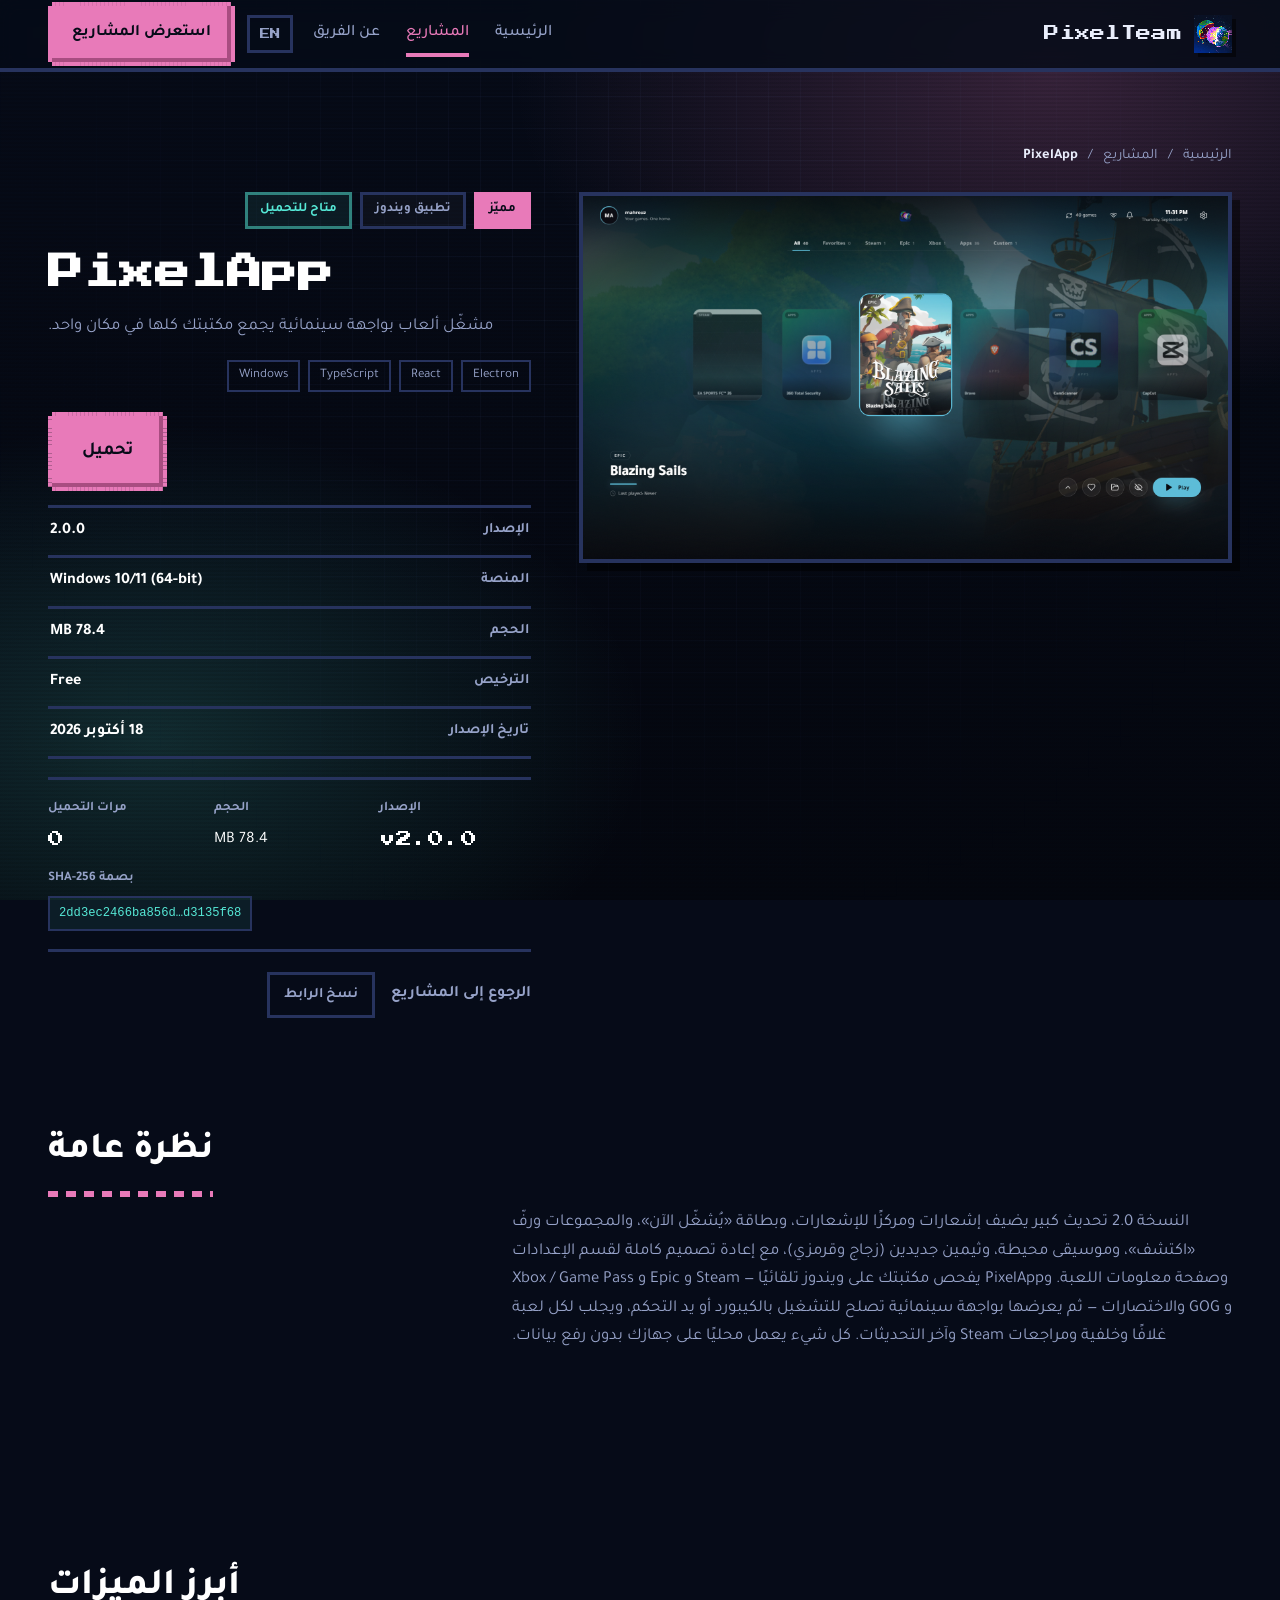
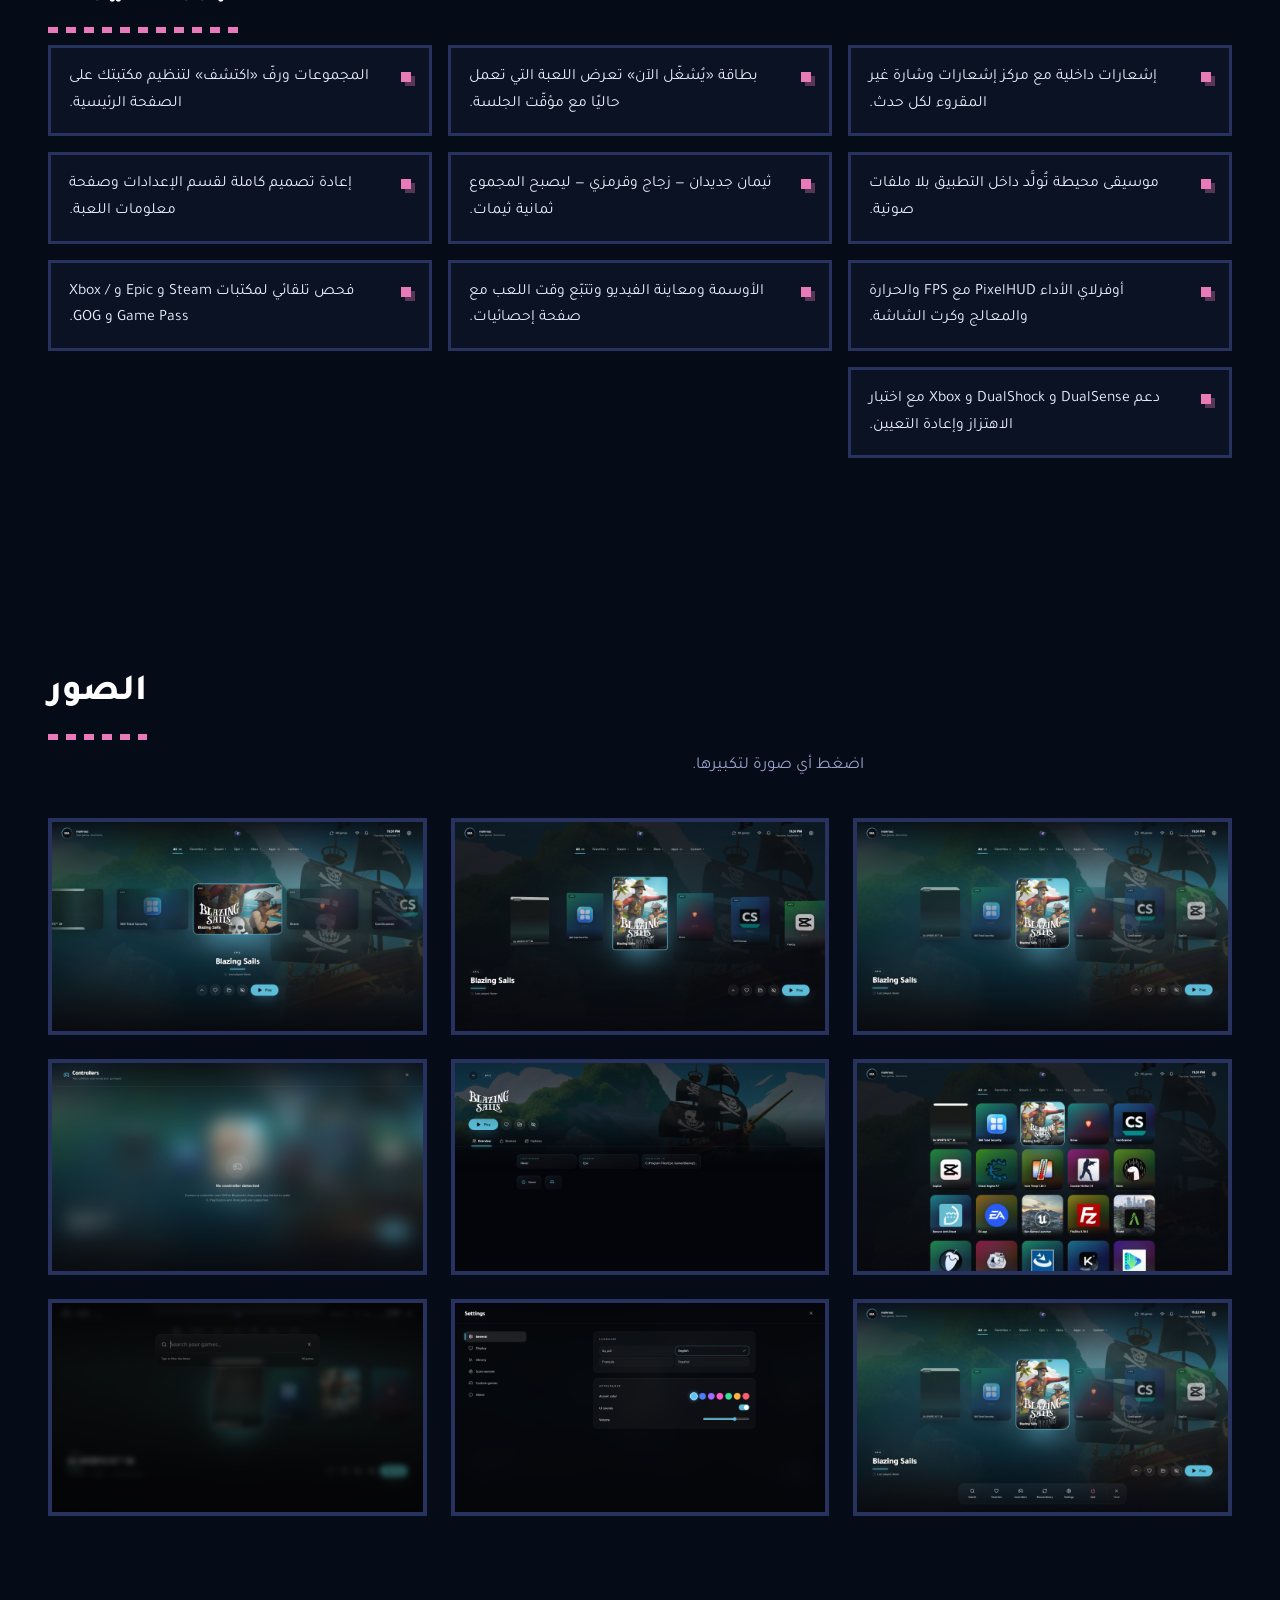
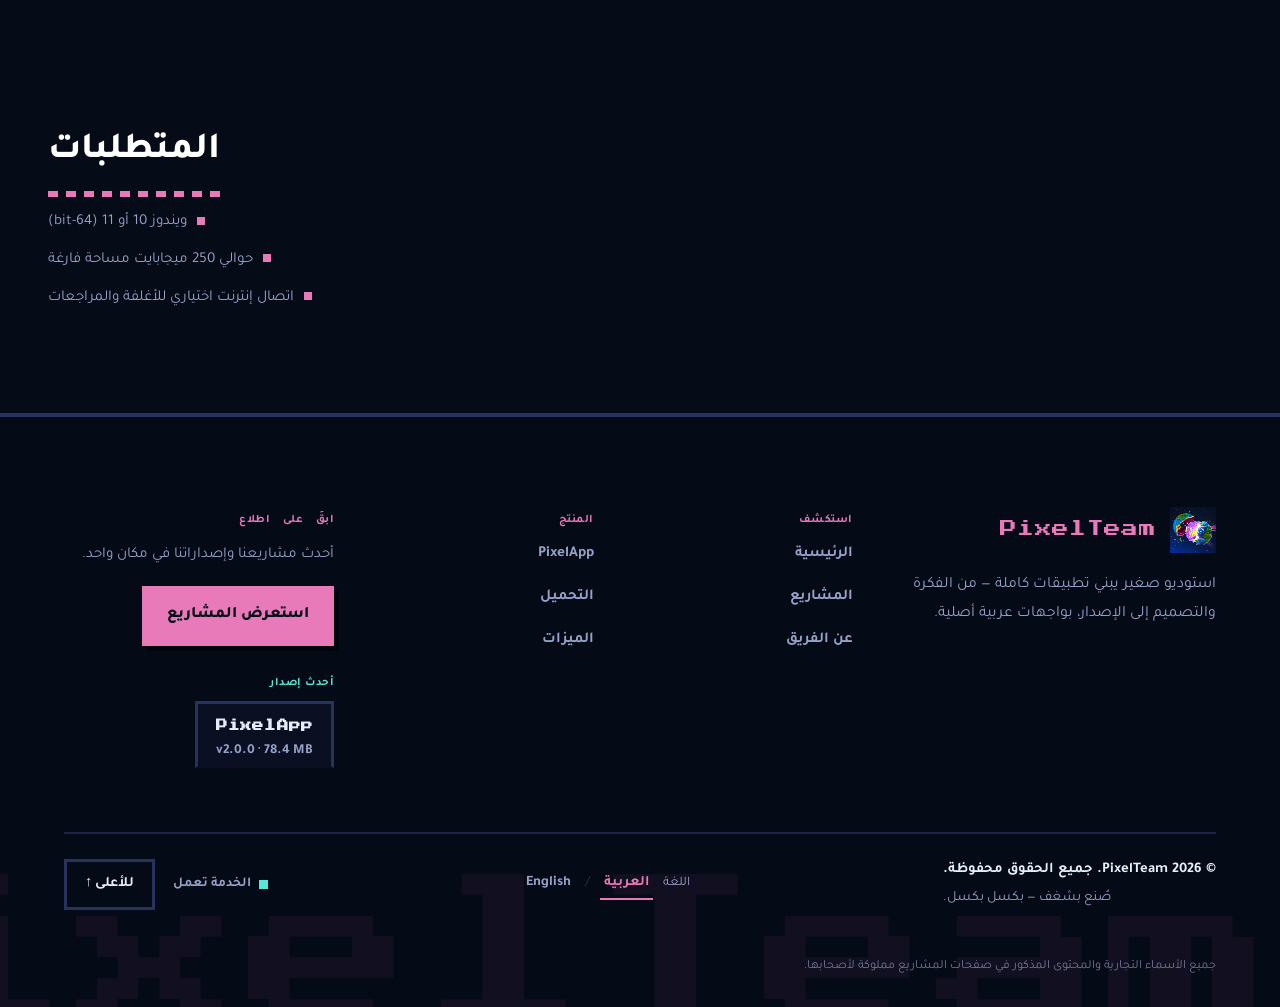
==== commit 31392f94: "PixelApp 2.0.0: bump version, refresh features and download link; add README + sync script" ====
--- a/projects/pixelapp/index.html
+++ b/projects/pixelapp/index.html
@@ -8,12 +8,12 @@
       content="default-src 'self'; img-src 'self' data:; style-src 'self' 'unsafe-inline'; font-src 'self'; script-src 'self'; connect-src 'self'; base-uri 'none'; form-action 'none'"
     />
     <title>PixelApp - مشغّل ألعاب بواجهة سينمائية يجمع مكتبتك كلها في مكان واحد. | PixelTeam</title>
-    <meta name="description" content="PixelApp يفحص مكتبتك على ويندوز تلقائيًا — Steam و Epic و Xbox / Game Pass و GOG والاختصارات — ثم يعرضها بواجهة سينمائية تصلح للتشغيل بالكيبورد أو يد التحكم. يجلب لكل لعبة غلافًا و" />
+    <meta name="description" content="PixelApp v2 — إشعارات وبطاقة «يُشغّل الآن» ومجموعات وموسيقى محيطة وثيمات جديدة وإعادة تصميم الإعدادات وصفحة اللعبة. يفحص مكتبتك على ويندوز تلقائيًا — Steam و Epic و Xbox / Game Pass و GOG والاختصارات — ثم يعرضها بواجهة سينمائية تصلح للتشغيل بالكيبورد أو يد التحكم. يجلب لكل لعبة غلافًا و" />
     <meta name="theme-color" content="#0b1224" />
     <meta name="author" content="PixelTeam" />
     <meta property="og:type" content="article" />
     <meta property="og:title" content="PixelApp - مشغّل ألعاب بواجهة سينمائية يجمع مكتبتك كلها في مكان واحد. | PixelTeam" />
-    <meta property="og:description" content="PixelApp يفحص مكتبتك على ويندوز تلقائيًا — Steam و Epic و Xbox / Game Pass و GOG والاختصارات — ثم يعرضها بواجهة سينمائية تصلح للتشغيل بالكيبورد أو يد التحكم. يجلب لكل لعبة غلافًا و" />
+    <meta property="og:description" content="PixelApp v2 — إشعارات وبطاقة «يُشغّل الآن» ومجموعات وموسيقى محيطة وثيمات جديدة وإعادة تصميم الإعدادات وصفحة اللعبة. يفحص مكتبتك على ويندوز تلقائيًا — Steam و Epic و Xbox / Game Pass و GOG والاختصارات — ثم يعرضها بواجهة سينمائية تصلح للتشغيل بالكيبورد أو يد التحكم. يجلب لكل لعبة غلافًا و" />
     <meta property="og:image" content="/img/app/theme-aurora.png" />
     <link rel="icon" href="/img/favicon.png" />
     <link rel="apple-touch-icon" href="/img/logo.png" />
@@ -210,7 +210,7 @@
       <p class="lightbox__counter pixel" id="lightboxCounter"></p>
     </div>
 
-    <script id="project-data" type="application/json">{"id":"pixelapp","name":"PixelApp","accent":"#e87ab9","featured":true,"categoryKey":"windows","platforms":["Windows 10/11"],"releasedAt":"2026-09-01","version":"1.0.0","category":{"ar":"تطبيق ويندوز","en":"Windows app"},"status":{"ar":"متاح للتحميل","en":"Available"},"statusType":"stable","tagline":{"ar":"مشغّل ألعاب بواجهة سينمائية يجمع مكتبتك كلها في مكان واحد.","en":"A cinematic game launcher that brings your whole library together."},"description":{"ar":"PixelApp يفحص مكتبتك على ويندوز تلقائيًا — Steam و Epic و Xbox / Game Pass و GOG والاختصارات — ثم يعرضها بواجهة سينمائية تصلح للتشغيل بالكيبورد أو يد التحكم. يجلب لكل لعبة غلافًا وخلفية، ويستخرج لونها الأساسي لتصبح الواجهة متناسقة، ويعرض مراجعات Steam وآخر التحديثات. كل شيء يعمل محليًا على جهازك بدون رفع بيانات.","en":"PixelApp scans your Windows library automatically - Steam, Epic, Xbox / Game Pass, GOG and shortcuts - then presents it in a cinematic interface built for keyboard and gamepad. It fetches a cover and backdrop for every game, extracts its dominant color for a cohesive look, and surfaces Steam reviews plus the latest update news. Everything runs locally on your PC with no data uploads."},"tags":["Electron","React","TypeScript","Windows"],"cover":"/img/app/theme-aurora.png","screenshots":["/img/app/theme-aurora.png","/img/app/theme-neon.png","/img/app/theme-shelf.png","/img/app/theme-grid.png","/img/app/detail.png","/img/app/controllers.png","/img/app/quick-menu.png","/img/app/settings.png","/img/app/search.png"],"highlights":[{"ar":"فحص تلقائي لمكتبات Steam و Epic و Xbox / Game Pass و GOG.","en":"Automatic scan of Steam, Epic, Xbox / Game Pass and GOG libraries."},{"ar":"أغلفة وخلفيات حقيقية مع استخراج لون كل لعبة.","en":"Real covers and backdrops with per-game dominant color."},{"ar":"دعم DualSense و DualShock و Xbox مع اختبار الاهتزاز وإعادة التعيين.","en":"DualSense, DualShock and Xbox support with vibration test and remapping."},{"ar":"مراجعات Steam وأخبار التحديثات داخل صفحة كل لعبة.","en":"Steam reviews and update news inside every game page."},{"ar":"ستة ثيمات: Aurora و Noir و Neon و Shelf و Grid و Titan.","en":"Six themes: Aurora, Noir, Neon, Shelf, Grid and Titan."},{"ar":"واجهة عربية وإنجليزية وفرنسية وإسبانية مع دعم RTL.","en":"Arabic, English, French and Spanish with full RTL support."}],"specs":[{"label":{"ar":"الإصدار","en":"Version"},"value":"1.0.0"},{"label":{"ar":"المنصة","en":"Platform"},"value":"Windows 10/11 (64-bit)"},{"label":{"ar":"الحجم","en":"Size"},"value":"~77 MB"},{"label":{"ar":"الترخيص","en":"License"},"value":"Free"}],"requirements":[{"ar":"ويندوز 10 أو 11 (64-bit)","en":"Windows 10 or 11 (64-bit)"},{"ar":"حوالي 250 ميجابايت مساحة فارغة","en":"About 250 MB of free space"},{"ar":"اتصال إنترنت اختياري للأغلفة والمراجعات","en":"Optional internet for covers and reviews"}],"download":{"enabled":true,"api":"/api/latest.json","url":"https://github.com/mahrouzmohamed89-wq/pixelapp/releases/download/v1.0.0/PixelApp-Setup-1.0.0.exe","file":"PixelApp-Setup-1.0.0.exe"}}</script>
+    <script id="project-data" type="application/json">{"id":"pixelapp","name":"PixelApp","accent":"#e87ab9","featured":true,"categoryKey":"windows","platforms":["Windows 10/11"],"releasedAt":"2026-10-18","version":"2.0.0","category":{"ar":"تطبيق ويندوز","en":"Windows app"},"status":{"ar":"متاح للتحميل","en":"Available"},"statusType":"stable","tagline":{"ar":"مشغّل ألعاب بواجهة سينمائية يجمع مكتبتك كلها في مكان واحد.","en":"A cinematic game launcher that brings your whole library together."},"description":{"ar":"النسخة 2.0 تحديث كبير يضيف إشعارات ومركزًا للإشعارات، وبطاقة «يُشغّل الآن»، والمجموعات ورفّ «اكتشف»، وموسيقى محيطة، وثيمين جديدين (زجاج وقرمزي)، مع إعادة تصميم كاملة لقسم الإعدادات وصفحة معلومات اللعبة. وPixelApp يفحص مكتبتك على ويندوز تلقائيًا — Steam و Epic و Xbox / Game Pass و GOG والاختصارات — ثم يعرضها بواجهة سينمائية تصلح للتشغيل بالكيبورد أو يد التحكم، ويجلب لكل لعبة غلافًا وخلفية ومراجعات Steam وآخر التحديثات. كل شيء يعمل محليًا على جهازك بدون رفع بيانات.","en":"Version 2.0 is a major update that adds in-app notifications with a notification centre, a Now Playing card, collections and a Discover shelf, ambient music, and two new themes (Glass and Crimson), plus a full redesign of the Settings section and the game info page. PixelApp scans your Windows library automatically - Steam, Epic, Xbox / Game Pass, GOG and shortcuts - then presents it in a cinematic interface built for keyboard and gamepad, fetching a cover, backdrop, Steam reviews and the latest news for every game. Everything runs locally on your PC with no data uploads."},"tags":["Electron","React","TypeScript","Windows"],"cover":"/img/app/theme-aurora.png","screenshots":["/img/app/theme-aurora.png","/img/app/theme-neon.png","/img/app/theme-shelf.png","/img/app/theme-grid.png","/img/app/detail.png","/img/app/controllers.png","/img/app/quick-menu.png","/img/app/settings.png","/img/app/search.png"],"highlights":[{"ar":"إشعارات داخلية مع مركز إشعارات وشارة غير المقروء لكل حدث.","en":"In-app notifications with a notification centre and unread badges for every event."},{"ar":"بطاقة «يُشغّل الآن» تعرض اللعبة التي تعمل حاليًا مع مؤقّت الجلسة.","en":"A \"Now Playing\" card showing the running game with a live session timer."},{"ar":"المجموعات ورفّ «اكتشف» لتنظيم مكتبتك على الصفحة الرئيسية.","en":"Collections and a Discover shelf to organise your library on the home page."},{"ar":"موسيقى محيطة تُولَّد داخل التطبيق بلا ملفات صوتية.","en":"Ambient music generated inside the app with no audio files."},{"ar":"ثيمان جديدان — زجاج وقرمزي — ليصبح المجموع ثمانية ثيمات.","en":"Two new themes - Glass and Crimson - for eight themes in total."},{"ar":"إعادة تصميم كاملة لقسم الإعدادات وصفحة معلومات اللعبة.","en":"A full redesign of the Settings section and the game info page."},{"ar":"أوفرلاي الأداء PixelHUD مع FPS والحرارة والمعالج وكرت الشاشة.","en":"PixelHUD performance overlay with FPS, temperature, CPU and GPU."},{"ar":"الأوسمة ومعاينة الفيديو وتتبّع وقت اللعب مع صفحة إحصائيات.","en":"Achievements, video playback and playtime tracking with a stats page."},{"ar":"فحص تلقائي لمكتبات Steam و Epic و Xbox / Game Pass و GOG.","en":"Automatic scan of Steam, Epic, Xbox / Game Pass and GOG libraries."},{"ar":"دعم DualSense و DualShock و Xbox مع اختبار الاهتزاز وإعادة التعيين.","en":"DualSense, DualShock and Xbox support with vibration test and remapping."}],"specs":[{"label":{"ar":"الإصدار","en":"Version"},"value":"2.0.0"},{"label":{"ar":"المنصة","en":"Platform"},"value":"Windows 10/11 (64-bit)"},{"label":{"ar":"الحجم","en":"Size"},"value":"~78 MB"},{"label":{"ar":"الترخيص","en":"License"},"value":"Free"}],"requirements":[{"ar":"ويندوز 10 أو 11 (64-bit)","en":"Windows 10 or 11 (64-bit)"},{"ar":"حوالي 250 ميجابايت مساحة فارغة","en":"About 250 MB of free space"},{"ar":"اتصال إنترنت اختياري للأغلفة والمراجعات","en":"Optional internet for covers and reviews"}],"download":{"enabled":true,"api":"/api/latest.json","url":"https://github.com/mahrouzmohamed89-wq/pixelapp/releases/download/v2.0.0/PixelApp-Setup-2.0.0.exe","file":"PixelApp-Setup-2.0.0.exe"}}</script>
     <script src="/js/main.js"></script>
   </body>
 </html>
